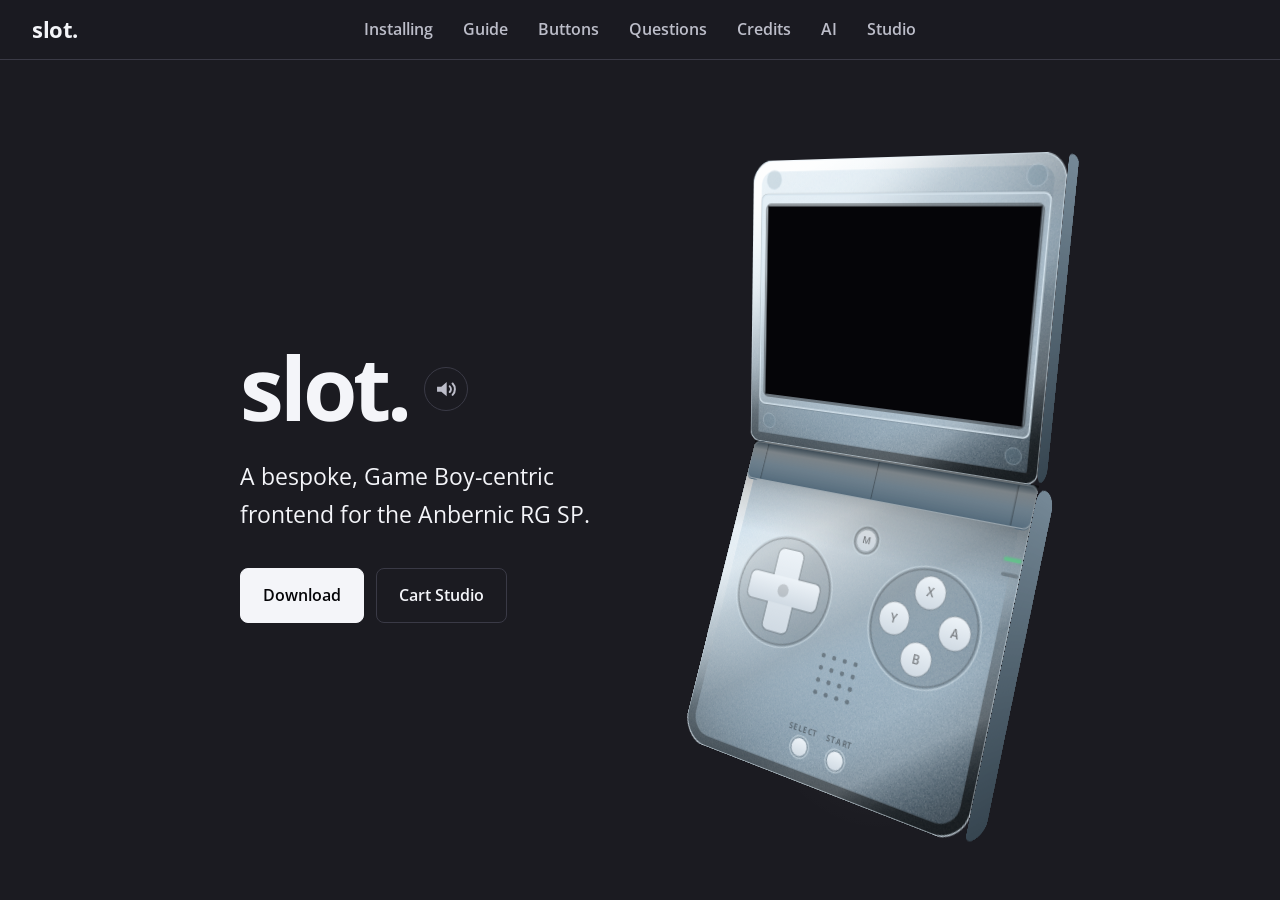
==== site/index.html @ cc1faf68 "Initial commit: slot for Android" ====
<!doctype html>
<html lang="en">
<head>
<meta charset="utf-8">
<meta name="viewport" content="width=device-width, initial-scale=1">
<title>slot.</title>
<meta name="description" content="A bespoke, Game Boy-centric frontend for the Anbernic RG SP.">
<meta property="og:title" content="slot.">
<meta property="og:description" content="A bespoke, Game Boy-centric frontend for the Anbernic RG SP.">
<meta property="og:type" content="website">
<link rel="preconnect" href="https://fonts.googleapis.com">
<link rel="preconnect" href="https://fonts.gstatic.com" crossorigin>
<link rel="stylesheet" href="https://fonts.googleapis.com/css2?family=Open+Sans:wght@400;600;700&display=swap">
<link rel="stylesheet" href="style.css">
</head>
<body>

<header class="mast">
  <a class="mast-mark" href="/">slot.</a>

  <button class="menu-btn" type="button" id="menu-btn" aria-expanded="false"
          aria-controls="section-tabs" aria-label="Sections">
    <span class="menu-bars" aria-hidden="true"></span>
  </button>
  <nav class="tabs" id="section-tabs" role="tablist" aria-label="Sections">
    <button class="tab" role="tab" id="t-install" aria-controls="install" aria-selected="false" tabindex="-1">Installing</button>
    <button class="tab" role="tab" id="t-guide" aria-controls="guide" aria-selected="false" tabindex="-1">Guide</button>
    <button class="tab" role="tab" id="t-buttons" aria-controls="buttons" aria-selected="false" tabindex="-1">Buttons</button>
    <button class="tab" role="tab" id="t-questions" aria-controls="questions" aria-selected="false" tabindex="-1">Questions</button>
    <button class="tab" role="tab" id="t-credits" aria-controls="credits" aria-selected="false" tabindex="-1">Credits</button>
    <button class="tab" role="tab" id="t-disclosure" aria-controls="disclosure" aria-selected="false" tabindex="-1">AI</button>
    <a class="tab" href="https://studio.slot-cfw.fyi">Studio</a>
  </nav>
</header>

<main>

<section class="panel hero" id="hero" aria-label="slot.">
  <div class="hero-copy">
    <div class="wordmark-row">
      <h1 class="wordmark">slot.</h1>
      <button class="say" type="button" aria-label="Hear how slot is pronounced" title="Pronunciation">
        <svg viewBox="0 0 24 24" aria-hidden="true" focusable="false">
          <path class="say-body" d="M3 9.5h4.2L12.5 5v14l-5.3-4.5H3z"/>
          <path class="say-wave say-wave-1" d="M15.5 9.2a4 4 0 0 1 0 5.6"/>
          <path class="say-wave say-wave-2" d="M18.3 6.4a8 8 0 0 1 0 11.2"/>
        </svg>
      </button>
      <audio id="say-slot" src="media/slot.mp3" preload="none"></audio>
    </div>
    <p class="tagline">A bespoke, Game Boy-centric frontend for the Anbernic RG SP.</p>
    <div class="actions">
      <a class="btn" href="https://github.com/BrandonKowalski/slot/releases/latest">Download</a>
      <a class="btn ghost" href="https://studio.slot-cfw.fyi" target="_blank">Cart Studio</a>
    </div>
  </div>

  <div class="hero-device">
    <div class="device pose-hero">
      <div class="dv-lid">
        <div class="dv-front">
          <svg viewBox="0 0 820 725" role="img" aria-label="An Anbernic RG SP running slot.">
            <use href="#lidArt"/>
          </svg>
          <video class="screen-box hero-screen" width="720" height="480" muted playsinline loop
                 preload="metadata" poster="media/main.webp"></video>
        </div>
        <div class="dv-back" aria-hidden="true">
          <svg viewBox="0 0 820 725" preserveAspectRatio="none"><use href="#lidBackArt"/></svg>
        </div>
        <span class="dv-edge" aria-hidden="true"></span>
        <span class="f3d side-l" aria-hidden="true"></span>
        <span class="f3d side-r" aria-hidden="true"></span>
      </div>
      <div class="dv-deck">
        <svg viewBox="0 725 820 830" aria-hidden="true" focusable="false">
          <use href="#deckArt"/>
        </svg>
        <span class="f3d side-l deck-l" aria-hidden="true"></span>
        <span class="f3d side-r deck-r" aria-hidden="true"></span>
        <span class="f3d dv-bottom" aria-hidden="true"></span>
        <span class="dv-ao" aria-hidden="true"></span>
      </div>
    </div>
  </div>
</section>

<section class="panel install" id="install" role="tabpanel" aria-labelledby="t-install" hidden>
  <div class="wrap">
    <h2>Installing</h2>
    <nav class="subtabs" role="tablist" aria-label="Card setup">
      <button class="subtab" role="tab" id="t-install-single" aria-controls="install-single" aria-selected="true">Single SD Card</button>
      <button class="subtab" role="tab" id="t-install-dual" aria-controls="install-dual" aria-selected="false" tabindex="-1">Dual SD Cards</button>
      <button class="subtab" role="tab" id="t-install-update" aria-controls="install-update" aria-selected="false" tabindex="-1">Updating</button>
    </nav>

    <div class="subpanel" id="install-single" role="tabpanel" aria-labelledby="t-install-single">
      <ol class="install-steps">
        <li>
          <h3>Flash BaseOS to an SD Card</h3>
          <p>Download the latest release of
             <a href="https://github.com/pvaibhav/BaseOS/releases/latest">BaseOS</a> and write the <code>.img</code> to an SD card with
             something like <a href="https://www.raspberrypi.com/software/">Raspberry Pi Imager</a>.</p>
          <p>Insert this card into the SD card slot labeled <code>SD1</code>.</p>
        </li>
        <li>
          <h3>Expand the storage</h3>
          <p>After inserting the SD card, power on your device. You should see a BaseOS boot logo and a message saying that storage is being expanded.</p>
          <p>Once the storage is expanded, a message will say that no frontend was found. Power off your device.</p>
        </li>
        <li>
          <h3>Download the latest release</h3>
          <p>Go fetch the <a href="https://github.com/BrandonKowalski/slot/releases/latest">latest slot release</a> from GitHub.</p>
        </li>
        <li>
          <h3>Copy it onto your SD Card</h3>
          <p>Eject the SD card from <code>SD1</code> and connect it back to your computer. Unzip the release zip you downloaded and copy the contents to the root of the SD card.</p>
        </li>
        <li>
          <h3>Add your games</h3>
          <p>Drop your legally obtained ROM files into their corresponding platform's folder in <code>Games/</code>. You may optionally place labels into the matching platform folder found in
             <code>Labels/</code>.</p>
          <aside class="admonition" role="note">
            <p class="admonition-title">ROMs must be unzipped!</p>
            <p>slot does not read <code>.zip</code> or <code>.7z</code> files.</p>
          </aside>
        </li>
        <li>
          <h3>Re-insert the card into <code>SD1</code> and boot!</h3>
          <p>I hope you enjoy using slot!</p>
        </li>
      </ol>
    </div>

    <div class="subpanel" id="install-dual" role="tabpanel" aria-labelledby="t-install-dual" hidden>
      <ol class="install-steps">
        <li>
          <h3>Flash BaseOS to an SD Card</h3>
          <p>Download the latest release of
             <a href="https://github.com/pvaibhav/BaseOS/releases/latest">BaseOS</a> and write the <code>.img</code> to an SD card with
             something like <a href="https://www.raspberrypi.com/software/">Raspberry Pi Imager</a>.</p>
          <p>Insert this card into the SD card slot labeled <code>SD1</code>.</p>
        </li>
        <li>
          <h3>Download the latest release</h3>
          <p>Go fetch the <a href="https://github.com/BrandonKowalski/slot/releases/latest">latest slot release</a> from GitHub.</p>
        </li>
        <li>
          <h3>Copy it onto SD2</h3>
          <p>Prepare your second SD card by formatting it to <code>FAT32</code> or <code>exFAT</code> with a <code>Master Boot Record (MBR)</code> partition scheme.</p>
          <p>Once formatted, unzip the release zip you downloaded and copy the contents to the second SD card.</p>
        </li>
        <li>
          <h3>Add your games</h3>
          <p>Drop your legally obtained ROM files into their corresponding platform's folder in <code>Games/</code>. You may optionally place labels into the matching platform folder found in
             <code>Labels/</code>.</p>
          <aside class="admonition" role="note">
            <p class="admonition-title">ROMs must be unzipped!</p>
            <p>slot does not read <code>.zip</code> or <code>.7z</code> files.</p>
          </aside>
        </li>
        <li>
          <h3>Put the second card into <code>SD2</code> and boot!</h3>
          <p>I hope you enjoy using slot!</p>
        </li>
      </ol>
    </div>

    <div class="subpanel" id="install-update" role="tabpanel" aria-labelledby="t-install-update" hidden>
      <aside class="admonition" role="note">
        <p class="admonition-title">Updating from a version before 1.4.0?</p>
        <p>Older versions kept settings in <code>System/</code>, so deleting it wipes them.</p>
        <p>This time, copy the new <code>System/</code> over the old one instead of deleting it. slot will move your settings into a new <code>Config/</code> folder, so future updates can delete <code>System/</code> as normal.</p>
        <p>Your games, saves and save states aren't affected.</p>
        <p>Sorry for the hassle! slot started as a throwaway project for my own SP, and I never expected it to need an update procedure.</p>
      </aside>

      <ol class="install-steps">
        <li>
          <h3>Download the latest release</h3>
          <p>Go fetch the <a href="https://github.com/BrandonKowalski/slot/releases/latest">latest slot release</a> from GitHub and unzip it.</p>
        </li>
        <li>
          <h3>Replace the <code>System/</code> folder</h3>
          <p>Connect the card that holds slot to your computer. That is the card in <code>SD1</code> if you use a single card, or the card in <code>SD2</code> if you use two.</p>
          <p>Delete the <code>System/</code> folder on the card and copy the new <code>System/</code> folder from the release in its place.
             Your games, saves, save states, labels and wallpapers all live outside <code>System/</code> and are left alone.</p>
        </li>
        <li>
          <h3>Put the card back and boot!</h3>
        </li>
      </ol>
    </div>
  </div>
</section>

<section class="panel guide" id="guide" role="tabpanel" aria-labelledby="t-guide" hidden>
  <h2 class="sr-only">User guide</h2>
  <div class="guide-stage">
      <div class="device pose-flat">
        <div class="dv-lid">
          <div class="dv-front">
            <svg viewBox="0 0 820 725" role="img" aria-label="An Anbernic RG SP, straight on.">
              <use href="#lidArt"/>
            </svg>
            <video class="screen-box guide-screen" width="720" height="480" muted playsinline preload="none"></video>
          </div>
          <div class="dv-back" aria-hidden="true">
            <svg viewBox="0 0 820 725" preserveAspectRatio="none"><use href="#lidBackArt"/></svg>
          </div>
          <span class="dv-edge" aria-hidden="true"></span>
          <span class="f3d side-l" aria-hidden="true"></span>
          <span class="f3d side-r" aria-hidden="true"></span>
        </div>
        <div class="dv-deck">
          <svg viewBox="0 725 820 830" aria-hidden="true" focusable="false">
            <use href="#deckArt"/>
          </svg>
          <span class="f3d side-l deck-l" aria-hidden="true"></span>
          <span class="f3d side-r deck-r" aria-hidden="true"></span>
          <span class="f3d dv-bottom" aria-hidden="true"></span>
          <span class="dv-ao" aria-hidden="true"></span>
        </div>
      </div>
  </div>
  <div class="guide-body">
  <ol class="guide-steps">
      <li class="step" id="browse" data-clip="carousel.mp4">
        <h3>Browse the Carousel</h3>
        <p><kbd>Left</kbd> and <kbd>Right</kbd> to flip through games on the shelf.<br><kbd>L1</kbd> and <kbd>R1</kbd> to switch platforms.</p>
      </li>
      <li class="step" id="core-picker" data-clip="core-picker.mp4">
        <h3>Pick an Emulator</h3>
        <p>Press <kbd>START</kbd> to open a cart.<br><kbd>Left</kbd> and <kbd>Right</kbd> swaps the core "chip".<br><kbd>A</kbd> saves your choice.</p>
      </li>
      <li class="step" id="insert" data-clip="insert.mp4">
        <h3>Insert and Play</h3>
        <p>Tapping <kbd>A</kbd> loads the last save state.<br>Holding <kbd>A</kbd> starts the game fresh.</p>
      </li>
      <li class="step" id="eject" data-clip="eject.mp4">
        <h3>Ejecting a Game</h3>
        <p>Hold <kbd>MENU</kbd> to eject the cart.<br>On exit, slot creates a save state.</p>
      </li>
      <li class="step" id="save-states" data-clip="states.mp4">
        <h3>Save States</h3>
        <p><kbd>SELECT</kbd> + <kbd>R1</kbd> creates a save state.<br><kbd>SELECT</kbd> + <kbd>L1</kbd> loads the most recent.</p>
      </li>
      <li class="step" id="switcher" data-clip="switcher.mp4">
        <h3>Save State Switcher</h3>
        <p>Double tap <kbd>MENU</kbd> to view your save states.<br><kbd>A</kbd> loads the one currently selected.<br><kbd>B</kbd> goes back to the game.</p>
      </li>
      <li class="step" id="fast-forward" data-clip="rewind.mp4">
        <h3>Fast-Forward and Rewind</h3>
        <p>Hold <kbd>R2</kbd> to fast-forward.<br>Double tap <kbd>R2</kbd> to lock FF on.<br>Hold <kbd>L2</kbd> to rewind.</p>
      </li>
      <li class="step" id="expand" data-clip="gbc-stretch.mp4">
        <h3>Commit Aspect Ratio Crimes</h3>
        <p>Just like the OG, <kbd>L1</kbd> stretches GB and GBC games.<br><kbd>R1</kbd> puts them back to their original size.</p>
      </li>
      <li class="step" id="shaders" data-clip="shaders.mp4">
        <h3>Screen Shaders</h3>
        <p><kbd>SELECT</kbd> + <kbd>B</kbd> / <kbd>A</kbd> changes the active shader.<br><kbd>SELECT</kbd> + <kbd>Y</kbd> toggles color correction.</p>
      </li>
      <li class="step" id="palettes" data-clip="palettes.mp4">
        <h3>Game Boy Palettes</h3>
        <p>Turn on GB Palettes in the Screen settings.<br><kbd>SELECT</kbd> + <kbd>L2</kbd> / <kbd>R2</kbd> steps through them.</p>
      </li>
      <li class="step" id="link" data-clip="link.mp4" data-pair="link-join.mp4">
        <h3>Link Up</h3>
        <p><kbd>SELECT</kbd> + <kbd>MENU</kbd> opens the link screen.<br>Host on one SP, Join on the other.<br>The link is hosted over an Ad Hoc network.</p>
      </li>
      <li class="step" id="settings" data-clip="settings.mp4">
        <h3>Settings</h3>
        <p><kbd>MENU</kbd> on the carousel opens the settings.</p>
      </li>
      <li class="step" id="brightness" data-clip="brightness.mp4">
        <h3>Brightness and Blue Light</h3>
        <p><kbd>SELECT</kbd> + <kbd>Up</kbd> / <kbd>Down</kbd> adjusts brightness.<br><kbd>SELECT</kbd> + <kbd>Left</kbd> / <kbd>Right</kbd> adjusts color temperature.<br>You can change both on the carousel or in-game.</p>
      </li>
      <li class="step" id="lid-detection" data-still="carousel.webp" data-lid="shut">
        <h3>Lid Detection</h3>
        <p>Closing the lid writes a save state and turns off the display. Open it again and you're back in the game.</p><br>
        <p>Leave it shut for three minutes and slot powers off. It will resume with that save state on the next boot.</p>
      </li>
  </ol>
  <div class="stepper">
    <button class="step-nav" type="button" id="step-prev" aria-label="Previous step">&#8592;</button>
    <p class="step-count" aria-live="polite"><span id="step-at">1</span> of <span id="step-of">6</span></p>
    <button class="step-nav" type="button" id="step-next" aria-label="Next step">&#8594;</button>
  </div>
  </div>
</section>

<section class="panel reference" id="buttons" role="tabpanel" aria-labelledby="t-buttons" hidden>
  <div class="wrap">
    <h2>Button Reference</h2>
    <nav class="subtabs" role="tablist" aria-label="Button reference">
      <button class="subtab" role="tab" id="t-controls" aria-controls="controls" aria-selected="true">Everywhere</button>
      <button class="subtab" role="tab" id="t-controls-carousel" aria-controls="controls-carousel" aria-selected="false" tabindex="-1">Carousel</button>
      <button class="subtab" role="tab" id="t-controls-in-game" aria-controls="controls-in-game" aria-selected="false" tabindex="-1">In Game</button>
      <button class="subtab" role="tab" id="t-controls-switcher" aria-controls="controls-switcher" aria-selected="false" tabindex="-1">Save State Switcher</button>
    </nav>

    <div class="subpanel" id="controls" role="tabpanel" aria-labelledby="t-controls">
      <dl class="keys">
        <div class="key">
          <dt><kbd>SELECT</kbd> + <kbd>Up</kbd> / <kbd>Down</kbd></dt>
          <dd>Adjust brightness</dd>
        </div>
        <div class="key">
          <dt><kbd>SELECT</kbd> + <kbd>Left</kbd> / <kbd>Right</kbd></dt>
          <dd>Adjust blue light</dd>
        </div>
        <div class="key">
          <dt><kbd>VOL+</kbd> / <kbd>VOL&minus;</kbd></dt>
          <dd>Change the volume</dd>
        </div>
        <div class="key">
          <dt><kbd>VOL+</kbd> + <kbd>VOL&minus;</kbd></dt>
          <dd>Toggle mute</dd>
        </div>
        <div class="key">
          <dt><kbd>SELECT</kbd> + <kbd>VOL+</kbd> / <kbd>VOL&minus;</kbd></dt>
          <dd>Toggle mute</dd>
        </div>
      </dl>
    </div>

    <div class="subpanel" id="controls-carousel" role="tabpanel" aria-labelledby="t-controls-carousel" hidden>
      <dl class="keys">
        <div class="key">
          <dt><kbd>Left</kbd> / <kbd>Right</kbd></dt>
          <dd>Move along the shelf</dd>
        </div>
        <div class="key">
          <dt><kbd>Up</kbd> / <kbd>Down</kbd></dt>
          <dd>Skip to next letter</dd>
        </div>
        <div class="key">
          <dt><kbd>L1</kbd> / <kbd>R1</kbd></dt>
          <dd>Switch between platforms</dd>
        </div>
        <div class="key">
          <dt>Tap <kbd>A</kbd></dt>
          <dd>Resume the last save state</dd>
        </div>
        <div class="key">
          <dt>Hold <kbd>A</kbd></dt>
          <dd>Start the game fresh</dd>
        </div>
        <div class="key">
          <dt><kbd>MENU</kbd></dt>
          <dd>Open the settings menu</dd>
        </div>
        <div class="key">
          <dt><kbd>START</kbd></dt>
          <dd>Choose which emulator runs the cart (GBA only)</dd>
        </div>
      </dl>
    </div>

    <div class="subpanel" id="controls-in-game" role="tabpanel" aria-labelledby="t-controls-in-game" hidden>
      <dl class="keys">
        <div class="key">
          <dt>Hold <kbd>MENU</kbd></dt>
          <dd>Save state, eject the cart, back to the carousel.</dd>
        </div>
        <div class="key">
          <dt>Double tap <kbd>MENU</kbd></dt>
          <dd>Open the save state switcher</dd>
        </div>
        <div class="key">
          <dt><kbd>SELECT</kbd> + <kbd>MENU</kbd></dt>
          <dd>Link with another device running <code>slot</code>.</dd>
        </div>
        <div class="key">
          <dt><kbd>SELECT</kbd> + <kbd>R1</kbd></dt>
          <dd>Save state</dd>
        </div>
        <div class="key">
          <dt><kbd>SELECT</kbd> + <kbd>L1</kbd></dt>
          <dd>Load the most recent save state.</dd>
        </div>
        <div class="key">
          <dt><kbd>SELECT</kbd> + <kbd>B</kbd> / <kbd>A</kbd></dt>
          <dd>Previous / next screen shader.</dd>
        </div>
        <div class="key">
          <dt><kbd>SELECT</kbd> + <kbd>Y</kbd></dt>
          <dd>Toggle color correction.</dd>
        </div>
        <div class="key">
          <dt><kbd>SELECT</kbd> + <kbd>L2</kbd> / <kbd>R2</kbd></dt>
          <dd>Previous / next Game Boy palette, when GB Palettes is on.</dd>
        </div>
        <div class="key">
          <dt>Hold <kbd>L2</kbd></dt>
          <dd>Rewind</dd>
        </div>
        <div class="key">
          <dt>Hold <kbd>R2</kbd></dt>
          <dd>Fast-forward</dd>
        </div>
        <div class="key">
          <dt>Double tap <kbd>R2</kbd></dt>
          <dd>Lock fast-forward on. Press again to unlock.</dd>
        </div>
        <div class="key">
          <dt>Hold <kbd>X</kbd></dt>
          <dd>Turbo <kbd>A</kbd></dd>
        </div>
        <div class="key">
          <dt>Hold <kbd>Y</kbd></dt>
          <dd>Turbo <kbd>B</kbd></dd>
        </div>
        <div class="key">
          <dt><kbd>L1</kbd> / <kbd>R1</kbd></dt>
          <dd>Stretch to fill the screen / original size.<br>Game Boy and Game Boy Color only.</dd>
        </div>
      </dl>
    </div>

    <div class="subpanel" id="controls-switcher" role="tabpanel" aria-labelledby="t-controls-switcher" hidden>
      <dl class="keys">
        <div class="key">
          <dt><kbd>Left</kbd> / <kbd>Right</kbd></dt>
          <dd>Flick through the states</dd>
        </div>
        <div class="key">
          <dt><kbd>A</kbd></dt>
          <dd>Load the one on screen</dd>
        </div>
        <div class="key">
          <dt><kbd>Y</kbd></dt>
          <dd>Delete the one on screen</dd>
        </div>
        <div class="key">
          <dt><kbd>X</kbd></dt>
          <dd>Undo the last save or load, up to 30 seconds after</dd>
        </div>
        <div class="key">
          <dt><kbd>B</kbd></dt>
          <dd>Back to the game</dd>
        </div>
      </dl>
    </div>
  </div>
</section>

<section class="panel faq" id="questions" role="tabpanel" aria-labelledby="t-questions" hidden>
  <div class="wrap">
    <h2>Anticipated Questions Answered</h2>
    <nav class="subtabs" role="tablist" aria-label="Anticipated questions">
      <button class="subtab" role="tab" id="t-faq" aria-controls="faq" aria-selected="true">The basics</button>
      <button class="subtab" role="tab" id="t-faq-carts" aria-controls="faq-carts" aria-selected="false" tabindex="-1">Your carts</button>
      <button class="subtab" role="tab" id="t-faq-games" aria-controls="faq-games" aria-selected="false" tabindex="-1">Your games</button>
      <button class="subtab" role="tab" id="t-faq-linking" aria-controls="faq-linking" aria-selected="false" tabindex="-1">Linking</button>
      <button class="subtab" role="tab" id="t-faq-contributing" aria-controls="faq-contributing" aria-selected="false" tabindex="-1">Contributing</button>
    </nav>

    <div class="subpanel" id="faq" role="tabpanel" aria-labelledby="t-faq">
      <dl>
        <div class="qa">
          <dt>Which devices does slot run on?</dt>
          <dd>
            <table class="devices">
              <thead><tr><th>Device</th><th>Supported</th><th>Since Version</th></tr></thead>
              <tbody>
                <tr><td>Anbernic RG&nbsp;SP</td><td class="yes">Yes</td><td>Always</td></tr>
                <tr><td>Anbernic RG34XX</td><td>Yes</td><td>1.4.0</td></tr>
                <tr><td>Anbernic RG34XXSP</td><td>Yes (No Stick Support Yet)</td><td>1.4.0</td></tr>
                <tr><td>Anbernic RG35XXSP</td><td class="yes">Yes</td><td>1.5.0</td></tr>
                <tr><td>Anbernic 35XX Plus</td><td class="yes">Yes</td><td>1.5.0</td></tr>
                <tr><td>Anbernic RG28XX</td><td class="yes">Yes</td><td>1.6.0</td></tr>
              </tbody>
            </table>
            <p>RG28XX support was contributed by <a href="https://github.com/GamerAnim">GamerAnim</a>. Its panel is mounted portrait, so slot turns the picture onto it. If it comes out upside down, add <code>export SLOT_ROTATE=ccw</code> to <code>System/launch_frontend.sh</code>.</p>
            <p>If you have one of the untested devices, or have tried slot on a device not listed, please <a href="https://github.com/BrandonKowalski/slot/issues">open an issue on GitHub</a> and let me know how it went.</p>
          </dd>
        </div>
        <div class="qa">
          <dt>Will slot run anything other than GBA?</dt>
          <dd>Yes. You can bring your GB and GBC carts to the party.</dd>
        </div>
        <div class="qa">
          <dt>This is almost perfect but needs more systems. Will you add them?</dt>
          <dd>No. I want to recreate the feeling I had playing my GBA SP as a child.</dd>
        </div>
        <div class="qa">
          <dt>RetroAchievements and cheats would make this perfect. Will you add them?</dt>
          <dd>No. These are two features I do not want to support. If they matter to you, a few of the forks have added them.</dd>
        </div>
        <div class="qa">
          <dt>Does slot allow you to pair Bluetooth headphones?</dt>
          <dd>No. Use the headphone jack.</dd>
        </div>
      </dl>
    </div>

    <div class="subpanel" id="faq-carts" role="tabpanel" aria-labelledby="t-faq-carts" hidden>
      <dl>
        <div class="qa">
          <dt>How do I add cart labels?</dt>
          <dd>Drop a <code>.png</code> into the <code>Labels/</code> folder for that platform, named
              after the ROM. For example, <code>Labels/GBA/Metroid Fusion.png</code> matches
              <code>Games/GBA/Metroid Fusion.gba</code>.</dd>
        </div>
        <div class="qa">
          <dt>Do I have to craft them by hand?</dt>
          <dd>Nah! You can use the <a href="https://studio.slot-cfw.fyi">slot Cart Studio</a>.</dd>
        </div>
      </dl>
    </div>

    <div class="subpanel" id="faq-games" role="tabpanel" aria-labelledby="t-faq-games" hidden>
      <dl>
        <div class="qa">
          <dt>Where do games go?</dt>
          <dd>Each platform has its own folder under <code>Games/</code>.</dd>
        </div>
        <div class="qa">
          <dt>Is there a BIOS boot animation on game start?</dt>
          <dd>Yes! Drop the following files you legally obtained into <code>BIOS/</code>.
            <ul>
              <li>gba_bios.bin</li>
              <li>gbc_bios.bin</li>
              <li>gb_bios.bin</li>
            </ul>
          </dd>
        </div>
        <div class="qa">
          <dt>Where do the games come from?</dt>
          <dd>Your own legally obtained backups.</dd>
        </div>
        <div class="qa">
          <dt>Why doesn't the GBA soft reset work?</dt>
          <dd><kbd>SELECT</kbd> + <kbd>A</kbd> / <kbd>B</kbd> change the shader instead. Hold <kbd>A</kbd> on the carousel to start fresh.</dd>
        </div>
      </dl>
    </div>

    <div class="subpanel" id="faq-linking" role="tabpanel" aria-labelledby="t-faq-linking" hidden>
      <dl>
        <div class="qa">
          <dt>Can I trade Pokémon with a friend?</dt>
          <dd>
            <p>Yes, with a second RG SP running <code>slot</code>.</p>
            <p>First, navigate to the game and press <kbd>START</kbd> to open the core selection menu. Pick <code>gpSP</code>.</p>
            <p>While in game, press <span class="chord"><kbd>SELECT</kbd> + <kbd>MENU</kbd></span> and choose <code>LINK</code>.</p>
            <p>One player needs to pick <code>HOST</code> while the other chooses <code>JOIN</code>.</p>
          </dd>
        </div>
        <div class="qa">
          <dt>Which games can link?</dt>
          <dd><p>Pokémon Emerald, LeafGreen, and FireRed.</p><p>Additionally, both Advance Wars have worked for me.</p>
          <p>A hacky implementation of link play using mGBA can be used to play Mario Kart Advance.</p></dd>
        </div>
      </dl>
    </div>

    <div class="subpanel" id="faq-contributing" role="tabpanel" aria-labelledby="t-faq-contributing" hidden>
      <dl>
        <div class="qa">
          <dt>Do you accept contributions?</dt>
          <dd>
              <p>I am not opposed to accepting pull requests. I just ask that you come discuss planned work in an issue on GitHub ahead of time.</p>
              <p>slot is intentionally light on features. I am not looking to add the kitchen sink. If this form of collaboration doesn't appeal to you, several individuals have forked slot and gone off to make it their own.</p>
          </dd>
        </div>
      </dl>
    </div>
  </div>
</section>

<section class="panel endnote" id="credits" role="tabpanel" aria-labelledby="t-credits" hidden>
  <div class="wrap">
    <h2>Credits</h2>
    <p>Emulation is handled by <a href="https://mgba.io">mGBA</a> and <a href="https://github.com/libretro/gpsp">gpSP</a>.</p>
    <p><a href="https://github.com/pvaibhav/BaseOS">BaseOS</a> by <a href="https://github.com/pvaibhav">Prashant Vaibhav</a> serves as the operating system image.</p>
    <p>Type is <a href="https://github.com/googlefonts/opensans">Open Sans</a>, under the SIL Open Font License, and <a href="https://www.nerdfonts.com">Nerd Fonts</a> symbols by Ryan L. McIntyre, under MIT. The panel mask is derived from LCD3x, a public-domain shader by Gigaherz in the libretro shader collection. The Dot and Simpletex screen shaders are ports of Dot by Themaister and simpletex_lcd by jdgleaver from the same collection. The RG35XXSP bezel is "Perfect GBA SP" by <a href="https://github.com/mugwomp93/Knulli_Customization">mugwomp93</a>, from <a href="https://github.com/chrizzo-hb/knulli-bezels">knulli-bezels</a>, under CC BY-SA 4.0.</p>
    <p>The sounds are a recording of me shoving a cartridge into my childhood GBA.</p>
    <p>Game Boy is a trademark of Nintendo. slot is not affiliated with Nintendo.</p>
  </div>
</section>

<section class="panel endnote" id="disclosure" role="tabpanel" aria-labelledby="t-disclosure" hidden>
  <div class="wrap">
    <h2>AI Disclosure</h2>
    <p>The Rust frontend was put together by Claude Opus. I reviewed everything that was produced. The RG SP SVGs on this page were also generated by Claude. This documentation is 100% free-range, meatbag prose.</p>
    <p>The project is extremely low stakes. I wanted a bespoke frontend for my RG SP and thought
      that something that evokes the feeling of using my GBA SP as a kid would be pretty neat.</p>
    <p>Use it, don't use it, I don't care.</p>
    <p>Figured I should share the end result of all the wasted water. ✌🏻</p>
  </div>
</section>

</main>

<script src="app.js" defer></script>
</body>
</html>
---- site/style.css ----
:root{
  --housing:#242429;
  --recess:#1a1a1d;
  --opening:#050508;
  --page:#1b1b21;
  --edge:#4d4d57;

  --ink:#f4f5f9;
  --muted:#bcbdc9;
  --rule:#3a3a46;

  --shell-light:#e2e5e9;
  --shell-base:#b8bcc2;
  --shell-shade:#7e838b;
  --btn:#c2c6cc;
  --btn-hi:#e9ecf0;
  --etch:rgba(0,0,0,.46);
  --warn:#e8b83a;
  --warn-bg:rgba(232,184,58,.08);
}

*{box-sizing:border-box}
html{-webkit-text-size-adjust:100%}
body{
  margin:0;
  background:var(--page);
  color:var(--ink);
  font:400 18px/1.68 "Open Sans",-apple-system,BlinkMacSystemFont,"Segoe UI",Roboto,Helvetica,Arial,sans-serif;
  -webkit-font-smoothing:antialiased;
}
a{color:var(--ink)}
h1,h2{line-height:1.15;letter-spacing:-.02em;margin:0}
code,kbd{font-family:ui-monospace,SFMono-Regular,Menlo,Consolas,monospace}
code{
  background:var(--opening);
  border-radius:5px;
  padding:.14em .4em;
  font-size:.88em;
  color:var(--ink);
}

.wrap{max-width:900px;margin:0 auto;padding:0 24px}


:root{--mast-h:60px}
.mast{
  position:sticky;
  top:0;
  z-index:40;
  display:grid;
  grid-template-columns:1fr minmax(0,auto) 1fr;
  align-items:center;
  gap:clamp(12px,3vw,32px);
  min-height:var(--mast-h);
  padding:0 clamp(16px,3vw,32px);
  background:color-mix(in srgb,var(--page) 88%,transparent);
  backdrop-filter:blur(10px);
  border-bottom:1px solid var(--rule);
}
.mast-mark{
  font-weight:700;
  font-size:22px;
  color:var(--ink);
  text-decoration:none;
  letter-spacing:-.02em;
  justify-self:start;
}
.tabs,.subtabs{
  display:flex;
  gap:2px;
  overflow-x:auto;
  scrollbar-width:none;
}
.tabs::-webkit-scrollbar,.subtabs::-webkit-scrollbar{display:none}
.tabs{justify-content:center;justify-content:safe center}
.tab,.subtab{
  flex:0 0 auto;
  appearance:none;
  background:none;
  border:0;
  font:inherit;
  color:var(--muted);
  cursor:pointer;
  white-space:nowrap;
  border-radius:8px;
  transition:color .2s ease,background .2s ease;
}
.tab{padding:9px 14px;font-size:16px;font-weight:600}
a.tab{text-decoration:none}
.tab:hover,.subtab:hover{color:var(--ink)}
.tab[aria-selected=true]{color:var(--ink);background:var(--rule)}
.tab:focus-visible,.subtab:focus-visible{outline:2px solid var(--ink);outline-offset:2px}

.menu-btn{
  display:none;
  appearance:none;
  background:none;
  border:1px solid var(--rule);
  border-radius:8px;
  width:40px;
  height:36px;
  place-items:center;
  color:var(--ink);
  cursor:pointer;
  justify-self:end;
}
.menu-btn:focus-visible{outline:2px solid var(--ink);outline-offset:2px}
.menu-bars,.menu-bars::before,.menu-bars::after{
  display:block;
  width:17px;
  height:2px;
  border-radius:2px;
  background:currentColor;
}
.menu-bars{position:relative}
.menu-bars::before,.menu-bars::after{content:"";position:absolute;left:0}
.menu-bars::before{top:-6px}
.menu-bars::after{top:6px}

.subtabs{margin:0 0 22px;gap:4px;overflow-y:hidden;box-shadow:inset 0 -1px 0 var(--rule)}
.subtab{padding:8px 12px;font-size:15px;border-radius:8px 8px 0 0}
.subtab[aria-selected=true]{color:var(--ink);box-shadow:inset 0 -2px 0 var(--ink)}

.panel{
  min-height:calc(100vh - var(--mast-h));
  min-height:calc(100dvh - var(--mast-h));
}
[hidden]{display:none!important}

.panel,.subpanel,.step{scroll-margin-top:calc(var(--mast-h) + 12px)}


.install{padding:clamp(26px,4vh,52px) 0}
.install h2{margin-bottom:clamp(16px,2.4vh,26px)}
.install-steps{list-style:none;counter-reset:step;margin:0;padding:0;max-width:64ch}
.install-steps li{counter-increment:step;position:relative;padding:0 0 22px 52px}
.install-steps li::before{
  content:counter(step);
  position:absolute;
  left:0;
  top:0;
  width:30px;
  height:30px;
  display:grid;
  place-items:center;
  border-radius:50%;
  border:1px solid var(--rule);
  color:var(--ink);
  font-size:15px;
  font-weight:600;
}
.install-steps h3{margin:0 0 6px;font-size:21px;line-height:30px;color:var(--ink)}
.install-steps p{margin:0;color:var(--muted);line-height:1.65}
.install-steps p + p{margin-top:10px}
.install-steps a{color:var(--ink)}
.admonition{
  max-width:64ch;
  margin:0 0 clamp(22px,3vh,32px);
  padding:16px 20px;
  border-left:4px solid var(--warn);
  border-radius:0 8px 8px 0;
  background:var(--warn-bg);
}
.admonition p{margin:0;color:var(--muted);line-height:1.65}
.admonition p + p{margin-top:10px}
.admonition .admonition-title{color:var(--warn);font-weight:700}
.install-steps .admonition{margin:14px 0 0}
.install-note{
  max-width:64ch;
  margin:4px 0 0;
  padding-top:16px;
  border-top:1px solid var(--rule);
  color:var(--muted);
}


.hero{
  max-width:1060px;
  margin:0 auto;
  padding:24px;
  display:flex;
  align-items:center;
  justify-content:center;
  gap:clamp(40px,7vw,92px);
}
.hero-copy{flex:0 1 auto;min-width:0}

.wordmark{
  font-size:clamp(56px,9vw,88px);
  font-weight:700;
  letter-spacing:-.045em;
}
.wordmark-row{display:flex;align-items:center;gap:clamp(10px,1.4vw,16px)}
.say{
  flex:none;
  display:grid;
  place-items:center;
  width:clamp(36px,4.4vw,44px);
  height:clamp(36px,4.4vw,44px);
  margin-top:.12em;
  padding:0;
  border:1px solid var(--rule);
  border-radius:50%;
  background:transparent;
  color:var(--muted);
  cursor:pointer;
  transition:color .15s,border-color .15s,background .15s;
}
.say svg{width:58%;height:58%;overflow:visible}
.say-body{fill:currentColor}
.say-wave{fill:none;stroke:currentColor;stroke-width:2;stroke-linecap:round}
.say:hover,.say.is-playing{color:var(--ink);border-color:var(--edge)}
.say:focus-visible{outline:2px solid var(--ink);outline-offset:3px}
.say.is-playing .say-wave{animation:say-pulse .55s ease-in-out infinite alternate}
.say.is-playing .say-wave-2{animation-delay:.18s}
@keyframes say-pulse{from{opacity:.35}to{opacity:1}}
.tagline{
  font-size:clamp(19px,2.4vw,23px);
  color:var(--ink);
  margin:18px 0 0;
  max-width:30ch;
}
.hero-copy p.sub{color:var(--muted);margin:16px 0 0;max-width:42ch}

.actions{display:flex;flex-wrap:wrap;gap:12px;margin-top:34px}
.btn{
  display:inline-block;
  padding:13px 22px;
  border-radius:8px;
  font-weight:600;
  font-size:16px;
  text-decoration:none;
  background:var(--ink);
  color:var(--opening);
  border:1px solid var(--ink);
  transition:transform .12s ease,background .12s ease;
}
.btn:hover{transform:translateY(-1px)}
.btn.ghost{background:transparent;color:var(--ink);border-color:var(--rule)}
.btn.ghost:hover{border-color:var(--edge)}


.hero-device{
  position:relative;
  flex:0 0 auto;
  --dw:clamp(210px,29vw,320px);
  width:var(--dw);
  aspect-ratio:820 / 1555;
}
.hero-device::after{
  content:'';
  position:absolute;
  inset:-16% -8%;
  z-index:0;
  background:radial-gradient(58% 40% at 50% 66%,rgba(255,255,255,.09),transparent 70%);
  pointer-events:none;
  opacity:var(--glow,1);
}
.device-defs{position:absolute;width:0;height:0;overflow:hidden}

.device{position:relative;z-index:2;transform-style:preserve-3d;
  --depth-lid:calc(var(--dw) * .097);
  --depth-deck:calc(var(--dw) * .194)}
.dv-lid,.dv-deck{position:relative;transform-style:preserve-3d}
.dv-lid{transform-origin:50% 107.6%}
.dv-front>svg,.dv-deck>svg{display:block;width:100%;height:auto}

.dv-front,.dv-back{backface-visibility:hidden;-webkit-backface-visibility:hidden;transform-style:flat}
.dv-front{position:relative;transform:translateZ(.6px)}
.dv-back{position:absolute;inset:0;transform:rotateX(180deg) translateZ(var(--depth-lid))}
.dv-back svg{display:block;width:100%;height:100%}
.dv-ao{position:absolute;left:0;right:0;top:0;height:30%;pointer-events:none;
  transform:translateZ(.3px);
  background:linear-gradient(rgba(0,0,0,.5),rgba(0,0,0,.16) 55%,rgba(0,0,0,0))}

.pose-flat{transform:perspective(calc(var(--dw) * 2.5))}
.pose-flat .dv-lid{transform:none}

.pose-flat .dv-edge,
.pose-flat .f3d,
.pose-flat .dv-back{display:none}
.guide-stage .device.is-shut .dv-back,
.guide-stage .device.is-swinging .dv-back{
  display:block;
  bottom:auto;
  aspect-ratio:820/725;
  transform:rotateX(180deg);
}

.pose-hero{transform:perspective(calc(var(--dw) * 2.5)) rotateZ(13deg) rotateX(6deg) rotateY(-27deg)}
.pose-hero.no-lid-anim .dv-lid{animation:none}
.pose-hero .dv-lid{
  transform:rotateX(-22deg);
  animation:lid-open 1.5s cubic-bezier(.3,.86,.36,1) .4s backwards;
}
@keyframes lid-open{from{transform:rotateX(-178deg)}to{transform:rotateX(-22deg)}}


.f3d{position:absolute;backface-visibility:hidden;
  background:linear-gradient(rgba(0,0,0,.5),rgba(0,0,0,.3)),
             linear-gradient(180deg,var(--shell-shade),var(--shell-base))}
.side-l,.side-r{top:0;height:100%;width:9.7%;
  border-radius:100% 100% 100% 100% / 8.3% 8.3% 4.1% 4.1%}
.side-l{left:0;transform-origin:0 50%;transform:rotateY(90deg) rotateX(180deg)}
.side-r{right:0;transform-origin:100% 50%;transform:rotateY(-90deg) rotateX(180deg)}
.deck-l,.deck-r{top:0;height:100%;width:19.4%;
  border-radius:100% 100% 100% 100% / 6.6% 6.6% 9.6% 9.6%}
.dv-bottom{left:9%;width:82%;bottom:0;height:19.2%;
  transform-origin:50% 100%;transform:rotateX(90deg) rotateY(180deg);
  background:linear-gradient(rgba(0,0,0,.58),rgba(0,0,0,.42)),
             linear-gradient(90deg,var(--shell-shade),var(--shell-base))}

.dv-edge{
  position:absolute;left:2.5%;right:2.5%;top:0;height:11%;
  transform-origin:50% 0;
  transform:rotateX(-90deg) rotateY(180deg);
  background:linear-gradient(var(--shell-base),var(--shell-shade));
  border-radius:5px 5px 0 0;
  backface-visibility:hidden;
}

.screen-box{
  position:absolute;
  left:5.7317%;
  top:15.0345%;
  width:88.5366%;
  height:66.7586%;

  border-radius:4px;
  overflow:hidden;
  background:var(--opening);
  backface-visibility:hidden;
  -webkit-backface-visibility:hidden;
}
.guide-screen,.hero-screen{
  z-index:5;
  opacity:0;
  transition:opacity .45s ease;
  object-fit:fill;
  border:0;
  transform:translateZ(0);
}


h2{font-size:clamp(26px,3.4vw,34px);margin-bottom:8px}
section p,.credits p,section p{margin:0 0 18px}
section p:last-child{margin-bottom:0}


kbd{
  display:inline-block;
  padding:2px 7px;
  font-size:14px;
  line-height:1.5;
  border-radius:5px;
  background:#2b2b33;
  border:1px solid var(--rule);
  border-bottom-width:2px;
  color:var(--ink);
  white-space:nowrap;
}
.chord{white-space:nowrap}







.reference{padding:clamp(26px,4vh,52px) 0}
.reference h2{margin-bottom:22px}
.reference h3,.faq h3{
  font-size:16px;
  font-weight:700;
  letter-spacing:.09em;
  text-transform:uppercase;
  color:var(--muted);
  margin:36px 0 14px;
}
.reference h3:first-of-type,.faq h3:first-of-type{margin-top:0}
.reference kbd{font-size:15px;padding:3px 8px}
.keys{margin:0;width:100%;border-top:1px solid var(--rule)}
.key{
  display:grid;
  grid-template-columns:minmax(0,17rem) minmax(0,1fr);
  gap:10px 32px;
  align-items:baseline;
  padding:13px 2px;
  font-size:19px;
  border-bottom:1px solid var(--rule);
}
.key dt{min-width:0}
.key dd{margin:0;color:var(--muted);min-width:0}


.faq{padding:clamp(26px,4vh,52px) 0}
.faq h2{margin-bottom:22px}
.faq dl{margin:0}
.faq .qa{margin:0 0 26px}
.faq .qa:last-child{margin-bottom:0}
.faq dt{font-weight:600;font-size:20px;color:var(--ink);margin-bottom:7px}
.faq dd{margin:0;font-size:19px;line-height:1.7;color:var(--muted)}
.devices{border-collapse:collapse;font-size:17px;line-height:1.5}
.devices th,.devices td{text-align:left;vertical-align:top;padding:8px 32px 8px 0;border-bottom:1px solid var(--rule)}
.devices th{color:var(--ink);font-weight:600}
.devices + p,.devices + p + p{margin:14px 0 0}
.devices td:first-child{color:var(--ink);white-space:nowrap}
.devices td.yes{color:var(--ink);font-weight:600}
@media (max-width:560px){.devices{font-size:15px}.devices th,.devices td{padding-right:14px}}

.endnote{
  padding:clamp(26px,4vh,52px) 0;
  font-size:20px;
  line-height:1.7;
  color:var(--muted);
}
.endnote h2{color:var(--ink);margin-bottom:22px}
.endnote p{max-width:64ch;margin:0 0 18px}
.endnote p:last-child{margin-bottom:0}
.endnote a{color:var(--ink)}


.sl{stop-color:var(--shell-light)}
.sb{stop-color:var(--shell-base)}
.ss{stop-color:var(--shell-shade)}
.bh{stop-color:var(--btn-hi)}
.bb{stop-color:var(--btn)}
.peer-defs .sl{stop-color:var(--peer-light)}
.peer-defs .sb{stop-color:var(--peer-base)}
.peer-defs .ss{stop-color:var(--peer-shade)}
.peer-defs .bh{stop-color:var(--peer-btn-hi)}
.peer-defs .bb{stop-color:var(--peer-btn)}

.rim{stroke:var(--shell-light);stroke-opacity:.8;stroke-width:3}
.lens{fill:var(--shell-light);fill-opacity:.30;stroke:#000;stroke-opacity:.17;stroke-width:3}
.bumper circle{fill:var(--shell-shade);fill-opacity:.22;stroke:var(--shell-light);stroke-opacity:.35;stroke-width:2}
.dish{fill:#000;fill-opacity:.10;stroke:var(--shell-light);stroke-opacity:.5;stroke-width:4}
.dishIn{fill:none;stroke:#000;stroke-opacity:.18;stroke-width:4}
.lensEdge{stroke:var(--shell-light);stroke-opacity:.85;stroke-width:4}
.lensInner{stroke:#000;stroke-opacity:.35;stroke-width:5}
.crossEdge{fill:var(--etch);opacity:.28}
.dimple{fill:#000;fill-opacity:.15}
.seam path{stroke:#000;stroke-opacity:.28;stroke-width:3}
.ledOn{fill:#6fd39b}
.ledGlow{fill:#6fd39b;opacity:.22}
.ledOff{fill:var(--etch);opacity:.5}
.face circle{stroke:var(--etch);stroke-opacity:.32;stroke-width:3}
.face text,.glyph{fill:var(--etch);font-family:"Open Sans",sans-serif;font-weight:600;text-anchor:middle}
.face text{font-size:32px}
.micro text{fill:var(--etch);font:600 20px "Open Sans",sans-serif;letter-spacing:2.5px;text-anchor:middle}
.holes circle{fill:var(--etch);opacity:.7}


.sr-only{position:absolute;width:1px;height:1px;margin:-1px;overflow:hidden;clip-path:inset(50%);white-space:nowrap}

.guide{
  max-width:1160px;
  margin:0 auto;
  padding:clamp(16px,2.5vh,44px) 24px;
  display:grid;
  grid-template-columns:auto 44ch;
  justify-content:center;
  gap:clamp(28px,5vw,72px);
  align-items:center;
}
.guide-stage{
  --dw:min(35vh,clamp(240px,27vw,370px));
  position:sticky;
  top:calc(var(--mast-h) + clamp(16px,3vh,40px));
  display:flex;
  align-items:center;
  justify-content:center;
}
.guide-stage .device{width:var(--dw)}
.guide-stage .device.is-waiting{display:none}
.guide-stage .device.is-peer{display:none}
.guide-stage.is-pair{gap:clamp(10px,1.6vw,22px)}
.guide-stage.is-pair .device{width:calc(var(--dw) * .64)}
.guide-stage.is-pair .device.is-peer{display:block}

.guide-stage .dv-lid,.guide-stage .device{transition:transform 1.15s cubic-bezier(.45,.05,.3,1)}
.guide-stage .device.is-shut{transform:perspective(calc(var(--dw) * 2.5)) translateY(-23%)}
.guide-stage .device.no-swing,
.guide-stage .device.no-swing .dv-lid{transition:none}
.guide-stage .device.is-shut .dv-lid{transform:rotateX(-178deg)}
@media (prefers-reduced-motion:reduce){.guide-stage .dv-lid{transition:none}}

.guide-body{min-width:0;max-width:44ch}
.guide-steps{
  list-style:none;
  margin:0;
  padding:0;
  min-height:210px;
  display:flex;
  align-items:center;
}
.guide-steps .step{width:100%}
.step{display:none}
.step:first-child{display:block}
.guide-steps.is-live .step{display:none}
.guide-steps.is-live .step.is-active{display:block}
.step h3{margin:0 0 10px;font-size:clamp(21px,2.4vw,27px);letter-spacing:-.01em}
.step p{margin:0;line-height:1.6}

.stepper{
  display:flex;
  align-items:center;
  justify-content:center;
  gap:16px;
  margin-top:8px;
  padding-top:18px;
  border-top:1px solid var(--rule);
}
.step-nav{
  appearance:none;
  width:40px;
  height:40px;
  display:grid;
  place-items:center;
  border:1px solid var(--rule);
  border-radius:50%;
  background:none;
  color:var(--ink);
  font-size:17px;
  line-height:1;
  cursor:pointer;
  transition:background .2s ease,opacity .2s ease;
}
.step-nav:hover:not(:disabled){background:var(--rule)}
.step-nav:disabled{opacity:.3;cursor:default}
.step-nav:focus-visible{outline:2px solid var(--ink);outline-offset:2px}
.step-count{margin:0;color:var(--muted);font-size:15px;font-variant-numeric:tabular-nums}

@media (max-width:880px){
  :root{--gap-section:clamp(34px,5vh,52px)}
  .reference,.faq,.endnote{padding:var(--gap-section) 0}

  .guide{display:block;padding:var(--gap-section) 24px}
  .guide-stage{
    --dw:min(48vw,196px);
    position:static;
    margin:0 auto clamp(18px,3vh,30px);
  }
  .guide-steps{min-height:150px}
  .step h3{font-size:21px}
  .step p{line-height:1.58}
  .step p br,
  .faq dd br{content:"";display:block;margin-top:7px}

}

@media (prefers-reduced-motion:reduce){.step{opacity:1}}


@media (max-width:880px){
  .hero{flex-direction:column;align-items:stretch;padding:24px 24px 36px;gap:clamp(22px,4vh,40px)}
  .hero-copy{width:100%;text-align:center}
  .wordmark-row{display:grid;grid-template-columns:1fr auto 1fr}
  .wordmark-row .wordmark{grid-column:2}
  .wordmark-row .say{grid-column:3;justify-self:start}
  .actions{justify-content:center}
  .hero-device{--dw:min(168px,38vw,24vh);align-self:center;order:-1}
  .tagline,.hero-copy p.sub{max-width:none}

  .faq dt{font-size:19px}
  .faq dd{font-size:18px}
  .endnote{font-size:18px}

  .mast{padding:0 14px;gap:12px;grid-template-columns:1fr auto}
  .mast-mark{font-size:19px}
  .menu-btn{display:grid}
  .tabs{
    position:absolute;
    top:100%;
    left:0;
    right:0;
    display:none;
    flex-direction:column;
    justify-content:flex-start;
    gap:2px;
    padding:8px;
    overflow:visible;
    background:var(--page);
    border-bottom:1px solid var(--rule);
    box-shadow:0 18px 34px rgba(0,0,0,.55);
  }
  .tabs.is-open{display:flex}
  .tab{width:100%;text-align:left;padding:13px 14px;font-size:16px;border-radius:8px}

  .key{grid-template-columns:1fr;gap:4px;padding:12px 2px;font-size:18px}
  .install h2{text-align:center}
  .install-note{text-align:center;margin-left:auto;margin-right:auto}

  .reference h3{margin-top:32px}
}
@media (max-width:880px) and (max-height:700px){
  .guide-stage .dv-deck{display:none}
  .guide-stage{--dw:min(calc(100vw - 56px),380px)}
  .guide-stage .device.is-shut,
  .guide-stage .device.is-shut .dv-lid{transform:none}
  .guide-stage .device.is-shut .dv-front{display:none}
  .guide-stage .device.is-shut .dv-back{
    display:block;
    position:relative;
    inset:auto;
    width:100%;
    aspect-ratio:820/725;
    transform:none;
  }
}

@media (max-width:880px) and (max-height:620px){
  .hero-device{--dw:min(148px,34vw,22vh)}
  .guide-steps{min-height:132px}
  .wordmark{font-size:clamp(42px,12vw,56px)}
  .tagline{margin-top:12px}
  .actions{margin-top:22px}
}

@media (prefers-reduced-motion:reduce){
  *{transition:none!important;animation:none!important}
}
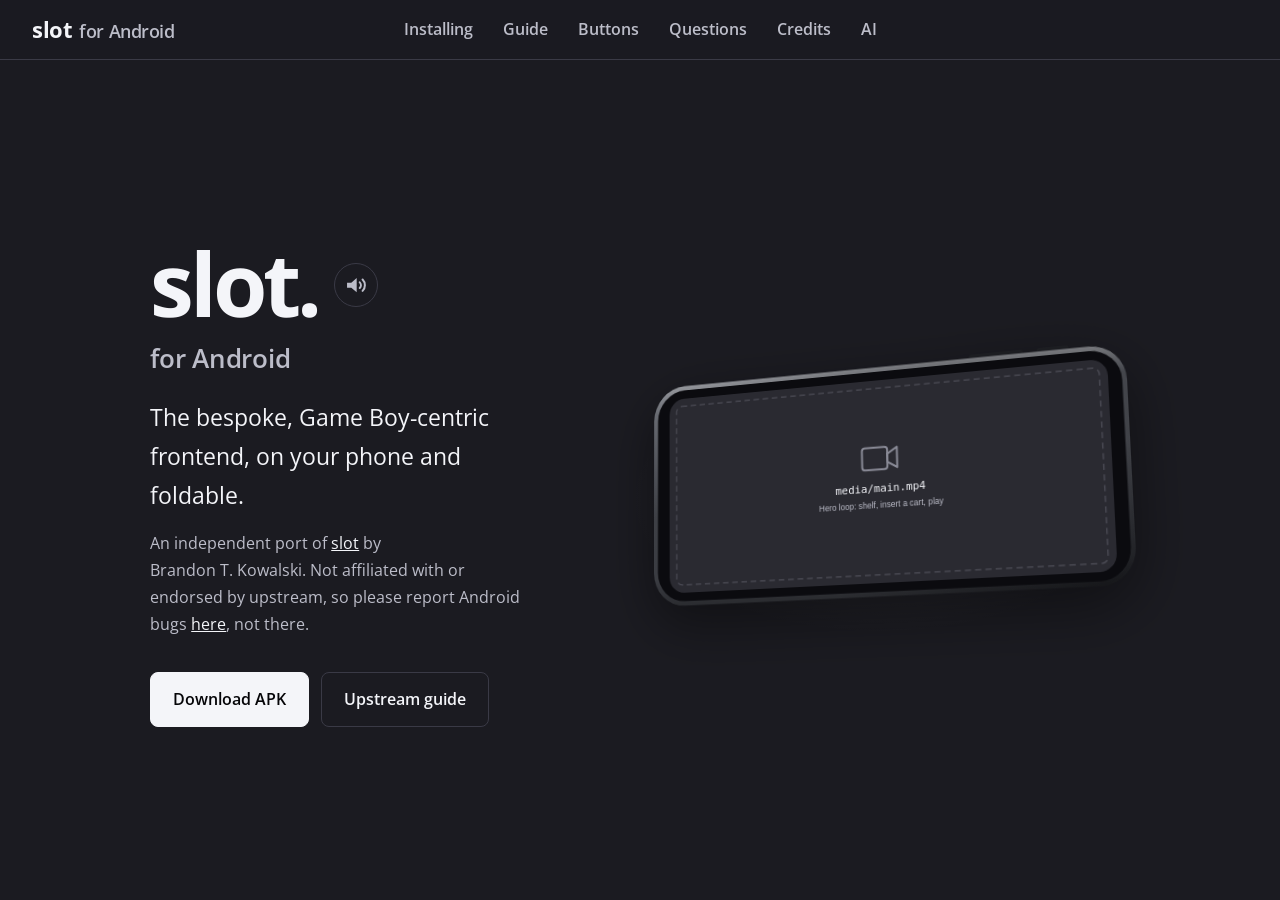
==== commit ecaecc22: "Updated the site" ====
--- a/site/index.html
+++ b/site/index.html
@@ -3,10 +3,10 @@
 <head>
 <meta charset="utf-8">
 <meta name="viewport" content="width=device-width, initial-scale=1">
-<title>slot.</title>
-<meta name="description" content="A bespoke, Game Boy-centric frontend for the Anbernic RG SP.">
-<meta property="og:title" content="slot.">
-<meta property="og:description" content="A bespoke, Game Boy-centric frontend for the Anbernic RG SP.">
+<title>slot for Android</title>
+<meta name="description" content="An unofficial Android port of slot, the bespoke Game Boy-centric frontend.">
+<meta property="og:title" content="slot for Android">
+<meta property="og:description" content="An unofficial Android port of slot, the bespoke Game Boy-centric frontend.">
 <meta property="og:type" content="website">
 <link rel="preconnect" href="https://fonts.googleapis.com">
 <link rel="preconnect" href="https://fonts.gstatic.com" crossorigin>
@@ -16,7 +16,7 @@
 <body>
 
 <header class="mast">
-  <a class="mast-mark" href="/">slot.</a>
+  <a class="mast-mark" href="/">slot<span class="mark-for">for Android</span></a>
 
   <button class="menu-btn" type="button" id="menu-btn" aria-expanded="false"
           aria-controls="section-tabs" aria-label="Sections">
@@ -29,13 +29,12 @@
     <button class="tab" role="tab" id="t-questions" aria-controls="questions" aria-selected="false" tabindex="-1">Questions</button>
     <button class="tab" role="tab" id="t-credits" aria-controls="credits" aria-selected="false" tabindex="-1">Credits</button>
     <button class="tab" role="tab" id="t-disclosure" aria-controls="disclosure" aria-selected="false" tabindex="-1">AI</button>
-    <a class="tab" href="https://studio.slot-cfw.fyi">Studio</a>
   </nav>
 </header>
 
 <main>
 
-<section class="panel hero" id="hero" aria-label="slot.">
+<section class="panel hero" id="hero" aria-label="slot for Android">
   <div class="hero-copy">
     <div class="wordmark-row">
       <h1 class="wordmark">slot.</h1>
@@ -48,39 +47,24 @@
       </button>
       <audio id="say-slot" src="media/slot.mp3" preload="none"></audio>
     </div>
-    <p class="tagline">A bespoke, Game Boy-centric frontend for the Anbernic RG SP.</p>
+    <p class="wordmark-sub">for Android</p>
+    <p class="tagline">The bespoke, Game Boy-centric frontend, on your phone and foldable.</p>
+    <p class="sub">An independent port of <a href="https://github.com/BrandonKowalski/slot">slot</a> by Brandon&nbsp;T.&nbsp;Kowalski.
+       Not affiliated with or endorsed by upstream, so please report Android bugs
+       <a href="https://github.com/fragilesilver/slot-for-Android/issues">here</a>, not there.</p>
     <div class="actions">
-      <a class="btn" href="https://github.com/BrandonKowalski/slot/releases/latest">Download</a>
-      <a class="btn ghost" href="https://studio.slot-cfw.fyi" target="_blank">Cart Studio</a>
+      <a class="btn" href="https://github.com/fragilesilver/slot-for-Android/releases/latest">Download APK</a>
+      <a class="btn ghost" href="https://slot-cfw.fyi" target="_blank" rel="noopener">Upstream guide</a>
     </div>
   </div>
 
   <div class="hero-device">
-    <div class="device pose-hero">
-      <div class="dv-lid">
-        <div class="dv-front">
-          <svg viewBox="0 0 820 725" role="img" aria-label="An Anbernic RG SP running slot.">
-            <use href="#lidArt"/>
-          </svg>
-          <video class="screen-box hero-screen" width="720" height="480" muted playsinline loop
-                 preload="metadata" poster="media/main.webp"></video>
-        </div>
-        <div class="dv-back" aria-hidden="true">
-          <svg viewBox="0 0 820 725" preserveAspectRatio="none"><use href="#lidBackArt"/></svg>
-        </div>
-        <span class="dv-edge" aria-hidden="true"></span>
-        <span class="f3d side-l" aria-hidden="true"></span>
-        <span class="f3d side-r" aria-hidden="true"></span>
-      </div>
-      <div class="dv-deck">
-        <svg viewBox="0 725 820 830" aria-hidden="true" focusable="false">
-          <use href="#deckArt"/>
-        </svg>
-        <span class="f3d side-l deck-l" aria-hidden="true"></span>
-        <span class="f3d side-r deck-r" aria-hidden="true"></span>
-        <span class="f3d dv-bottom" aria-hidden="true"></span>
-        <span class="dv-ao" aria-hidden="true"></span>
-      </div>
+    <div class="device pose-hero" data-device="phone">
+      <svg class="dv-art dv-phone" viewBox="0 0 1100 530" role="img" aria-label="A phone running slot for Android."><use href="#phoneArt"/></svg>
+      <svg class="dv-art dv-fold" viewBox="0 0 1000 910" aria-hidden="true" focusable="false"><use href="#foldArt"/></svg>
+      <video class="screen-box hero-screen" muted playsinline loop preload="metadata"
+             data-clip="main.mp4" data-note="Hero loop: shelf, insert a cart, play"></video>
+      <span class="dv-crease" aria-hidden="true"></span>
     </div>
   </div>
 </section>
@@ -88,108 +72,85 @@
 <section class="panel install" id="install" role="tabpanel" aria-labelledby="t-install" hidden>
   <div class="wrap">
     <h2>Installing</h2>
-    <nav class="subtabs" role="tablist" aria-label="Card setup">
-      <button class="subtab" role="tab" id="t-install-single" aria-controls="install-single" aria-selected="true">Single SD Card</button>
-      <button class="subtab" role="tab" id="t-install-dual" aria-controls="install-dual" aria-selected="false" tabindex="-1">Dual SD Cards</button>
+    <nav class="subtabs" role="tablist" aria-label="Installing">
+      <button class="subtab" role="tab" id="t-install-apk" aria-controls="install-apk" aria-selected="true">Install</button>
       <button class="subtab" role="tab" id="t-install-update" aria-controls="install-update" aria-selected="false" tabindex="-1">Updating</button>
+      <button class="subtab" role="tab" id="t-install-build" aria-controls="install-build" aria-selected="false" tabindex="-1">Building</button>
     </nav>
 
-    <div class="subpanel" id="install-single" role="tabpanel" aria-labelledby="t-install-single">
+    <div class="subpanel" id="install-apk" role="tabpanel" aria-labelledby="t-install-apk">
       <ol class="install-steps">
         <li>
-          <h3>Flash BaseOS to an SD Card</h3>
-          <p>Download the latest release of
-             <a href="https://github.com/pvaibhav/BaseOS/releases/latest">BaseOS</a> and write the <code>.img</code> to an SD card with
-             something like <a href="https://www.raspberrypi.com/software/">Raspberry Pi Imager</a>.</p>
-          <p>Insert this card into the SD card slot labeled <code>SD1</code>.</p>
-        </li>
-        <li>
-          <h3>Expand the storage</h3>
-          <p>After inserting the SD card, power on your device. You should see a BaseOS boot logo and a message saying that storage is being expanded.</p>
-          <p>Once the storage is expanded, a message will say that no frontend was found. Power off your device.</p>
-        </li>
-        <li>
-          <h3>Download the latest release</h3>
-          <p>Go fetch the <a href="https://github.com/BrandonKowalski/slot/releases/latest">latest slot release</a> from GitHub.</p>
-        </li>
-        <li>
-          <h3>Copy it onto your SD Card</h3>
-          <p>Eject the SD card from <code>SD1</code> and connect it back to your computer. Unzip the release zip you downloaded and copy the contents to the root of the SD card.</p>
+          <h3>Download the APK</h3>
+          <p>Grab <code>slot-android.apk</code> from the
+             <a href="https://github.com/fragilesilver/slot-for-Android/releases/latest">latest release</a> on your phone.
+             It needs a 64-bit ARM (<code>arm64</code>) device on Android 8.0 or newer.</p>
+        </li>
+        <li>
+          <h3>Install it</h3>
+          <p>Open the downloaded file. Android will ask you to allow installs from your browser or file manager the first time.</p>
+        </li>
+        <li>
+          <h3>Allow All files access</h3>
+          <p>Open slot. When asked, turn on <strong>All files access</strong>. slot then keeps everything in
+             <code>/sdcard/slot/</code>, where a file manager or a USB cable can reach it.</p>
+          <figure class="ph-figure">
+            <img class="ph-img" data-media="all-files-access.webp" data-ratio="9/20"
+                 data-note="Android's All files access screen with slot switched on" alt="The All files access permission screen.">
+          </figure>
         </li>
         <li>
           <h3>Add your games</h3>
-          <p>Drop your legally obtained ROM files into their corresponding platform's folder in <code>Games/</code>. You may optionally place labels into the matching platform folder found in
-             <code>Labels/</code>.</p>
+          <p>Put your legally obtained ROMs in <code>Games/GBA</code>, <code>Games/GB</code> and <code>Games/GBC</code> inside <code>/sdcard/slot/</code>.
+             Or use <strong>Library &rsaquo; Import games from Downloads</strong> in the shelf menu to pull them in from your <code>Download</code> folder.</p>
           <aside class="admonition" role="note">
             <p class="admonition-title">ROMs must be unzipped!</p>
-            <p>slot does not read <code>.zip</code> or <code>.7z</code> files.</p>
+            <p>The shelf does not read <code>.zip</code> or <code>.7z</code> files. Library's import is the exception: it unpacks zips from <code>Download</code> for you.</p>
           </aside>
         </li>
         <li>
-          <h3>Re-insert the card into <code>SD1</code> and boot!</h3>
-          <p>I hope you enjoy using slot!</p>
+          <h3>Open slot again and play!</h3>
+          <p>The shelf is built when the app starts, so reopen it after adding files by hand.</p>
         </li>
       </ol>
     </div>
 
-    <div class="subpanel" id="install-dual" role="tabpanel" aria-labelledby="t-install-dual" hidden>
+    <div class="subpanel" id="install-update" role="tabpanel" aria-labelledby="t-install-update" hidden>
       <ol class="install-steps">
         <li>
-          <h3>Flash BaseOS to an SD Card</h3>
-          <p>Download the latest release of
-             <a href="https://github.com/pvaibhav/BaseOS/releases/latest">BaseOS</a> and write the <code>.img</code> to an SD card with
-             something like <a href="https://www.raspberrypi.com/software/">Raspberry Pi Imager</a>.</p>
-          <p>Insert this card into the SD card slot labeled <code>SD1</code>.</p>
-        </li>
-        <li>
-          <h3>Download the latest release</h3>
-          <p>Go fetch the <a href="https://github.com/BrandonKowalski/slot/releases/latest">latest slot release</a> from GitHub.</p>
-        </li>
-        <li>
-          <h3>Copy it onto SD2</h3>
-          <p>Prepare your second SD card by formatting it to <code>FAT32</code> or <code>exFAT</code> with a <code>Master Boot Record (MBR)</code> partition scheme.</p>
-          <p>Once formatted, unzip the release zip you downloaded and copy the contents to the second SD card.</p>
-        </li>
-        <li>
-          <h3>Add your games</h3>
-          <p>Drop your legally obtained ROM files into their corresponding platform's folder in <code>Games/</code>. You may optionally place labels into the matching platform folder found in
-             <code>Labels/</code>.</p>
-          <aside class="admonition" role="note">
-            <p class="admonition-title">ROMs must be unzipped!</p>
-            <p>slot does not read <code>.zip</code> or <code>.7z</code> files.</p>
-          </aside>
-        </li>
-        <li>
-          <h3>Put the second card into <code>SD2</code> and boot!</h3>
-          <p>I hope you enjoy using slot!</p>
+          <h3>Back up first</h3>
+          <p>In the shelf menu, open <strong>Library &rsaquo; Back up now</strong>. It zips your saves, states, cheat toggles and cart colours into <code>Backups/</code>.</p>
+        </li>
+        <li>
+          <h3>Install the new APK over the old one</h3>
+          <p>Download the <a href="https://github.com/fragilesilver/slot-for-Android/releases/latest">latest release</a> and open it. Android updates the app in place.
+             Your games, saves, states, labels and settings live in <code>/sdcard/slot/</code> and are left alone.</p>
         </li>
       </ol>
-    </div>
-
-    <div class="subpanel" id="install-update" role="tabpanel" aria-labelledby="t-install-update" hidden>
       <aside class="admonition" role="note">
-        <p class="admonition-title">Updating from a version before 1.4.0?</p>
-        <p>Older versions kept settings in <code>System/</code>, so deleting it wipes them.</p>
-        <p>This time, copy the new <code>System/</code> over the old one instead of deleting it. slot will move your settings into a new <code>Config/</code> folder, so future updates can delete <code>System/</code> as normal.</p>
-        <p>Your games, saves and save states aren't affected.</p>
-        <p>Sorry for the hassle! slot started as a throwaway project for my own SP, and I never expected it to need an update procedure.</p>
+        <p class="admonition-title">"App not installed"?</p>
+        <p>An APK signed with a different key (for example one you built yourself) can't update an existing install. Uninstall slot, install the new APK, then use <strong>Library &rsaquo; Restore</strong> if anything is missing.</p>
       </aside>
-
+    </div>
+
+    <div class="subpanel" id="install-build" role="tabpanel" aria-labelledby="t-install-build" hidden>
       <ol class="install-steps">
         <li>
-          <h3>Download the latest release</h3>
-          <p>Go fetch the <a href="https://github.com/BrandonKowalski/slot/releases/latest">latest slot release</a> from GitHub and unzip it.</p>
-        </li>
-        <li>
-          <h3>Replace the <code>System/</code> folder</h3>
-          <p>Connect the card that holds slot to your computer. That is the card in <code>SD1</code> if you use a single card, or the card in <code>SD2</code> if you use two.</p>
-          <p>Delete the <code>System/</code> folder on the card and copy the new <code>System/</code> folder from the release in its place.
-             Your games, saves, save states, labels and wallpapers all live outside <code>System/</code> and are left alone.</p>
-        </li>
-        <li>
-          <h3>Put the card back and boot!</h3>
+          <h3>Get the toolchain</h3>
+          <p>Rust (the version pinned in <code>rust-toolchain.toml</code>), <code>cargo-apk</code>, <code>cargo-ndk</code>, Android NDK r27 and a JDK.</p>
+        </li>
+        <li>
+          <h3>Build the emulator cores</h3>
+          <p>Build mGBA and gpSP for Android with <code>cores/mgba/build-android.sh</code> and <code>cores/gpsp/build-android.sh</code>,
+             into <code>crates/slot/android-libs/arm64-v8a/</code>. Without them slot runs a test pattern instead of games.</p>
+        </li>
+        <li>
+          <h3>Build and install</h3>
+          <p><code>android/build.sh run</code> builds a debug APK, installs it on the connected device and launches it.</p>
+          <p><code>SLOT_RELEASE=1 android/build.sh run</code> builds a release signed with <code>~/.android/slot-release.jks</code>.</p>
         </li>
       </ol>
+      <p class="install-note">Full details are in <a href="https://github.com/fragilesilver/slot-for-Android/blob/main/ANDROID.md">ANDROID.md</a>.</p>
     </div>
   </div>
 </section>
@@ -197,95 +158,91 @@
 <section class="panel guide" id="guide" role="tabpanel" aria-labelledby="t-guide" hidden>
   <h2 class="sr-only">User guide</h2>
   <div class="guide-stage">
-      <div class="device pose-flat">
-        <div class="dv-lid">
-          <div class="dv-front">
-            <svg viewBox="0 0 820 725" role="img" aria-label="An Anbernic RG SP, straight on.">
-              <use href="#lidArt"/>
-            </svg>
-            <video class="screen-box guide-screen" width="720" height="480" muted playsinline preload="none"></video>
-          </div>
-          <div class="dv-back" aria-hidden="true">
-            <svg viewBox="0 0 820 725" preserveAspectRatio="none"><use href="#lidBackArt"/></svg>
-          </div>
-          <span class="dv-edge" aria-hidden="true"></span>
-          <span class="f3d side-l" aria-hidden="true"></span>
-          <span class="f3d side-r" aria-hidden="true"></span>
-        </div>
-        <div class="dv-deck">
-          <svg viewBox="0 725 820 830" aria-hidden="true" focusable="false">
-            <use href="#deckArt"/>
-          </svg>
-          <span class="f3d side-l deck-l" aria-hidden="true"></span>
-          <span class="f3d side-r deck-r" aria-hidden="true"></span>
-          <span class="f3d dv-bottom" aria-hidden="true"></span>
-          <span class="dv-ao" aria-hidden="true"></span>
-        </div>
-      </div>
+    <div class="device pose-flat" data-device="phone">
+      <svg class="dv-art dv-phone" viewBox="0 0 1100 530" role="img" aria-label="A phone, straight on."><use href="#phoneArt"/></svg>
+      <svg class="dv-art dv-fold" viewBox="0 0 1000 910" role="img" aria-label="An unfolded foldable, straight on."><use href="#foldArt"/></svg>
+      <video class="screen-box guide-screen" muted playsinline loop preload="none"></video>
+      <span class="dv-crease" aria-hidden="true"></span>
+    </div>
   </div>
   <div class="guide-body">
   <ol class="guide-steps">
-      <li class="step" id="browse" data-clip="carousel.mp4">
-        <h3>Browse the Carousel</h3>
-        <p><kbd>Left</kbd> and <kbd>Right</kbd> to flip through games on the shelf.<br><kbd>L1</kbd> and <kbd>R1</kbd> to switch platforms.</p>
-      </li>
-      <li class="step" id="core-picker" data-clip="core-picker.mp4">
+      <li class="step" id="browse" data-clip="carousel.mp4" data-note="Flick along the shelf, switch platforms with L / R">
+        <h3>Browse the Shelf</h3>
+        <p><kbd>Left</kbd> and <kbd>Right</kbd> flip through the carts.<br><kbd>L</kbd> and <kbd>R</kbd> switch platforms.<br><kbd>Up</kbd> / <kbd>Down</kbd> jump a letter, or tap the letter row.</p>
+      </li>
+      <li class="step" id="favourites" data-clip="favourites.mp4" data-note="Star a cart with B, hold B for favourites only">
+        <h3>Favourites</h3>
+        <p><kbd>B</kbd> stars the cart under the caret.<br>Hold <kbd>B</kbd> to show only your favourites.</p>
+      </li>
+      <li class="step" id="core-picker" data-clip="core-picker.mp4" data-note="START on a GBA cart, swap the chip, A to keep">
         <h3>Pick an Emulator</h3>
-        <p>Press <kbd>START</kbd> to open a cart.<br><kbd>Left</kbd> and <kbd>Right</kbd> swaps the core "chip".<br><kbd>A</kbd> saves your choice.</p>
-      </li>
-      <li class="step" id="insert" data-clip="insert.mp4">
+        <p>Press <kbd>START</kbd> to open a GBA cart.<br><kbd>Left</kbd> and <kbd>Right</kbd> swap the core "chip" between mGBA and gpSP.<br><kbd>A</kbd> saves your choice.</p>
+      </li>
+      <li class="step" id="insert" data-clip="insert.mp4" data-note="Tap A, the cart slides in and the game resumes">
         <h3>Insert and Play</h3>
         <p>Tapping <kbd>A</kbd> loads the last save state.<br>Holding <kbd>A</kbd> starts the game fresh.</p>
       </li>
-      <li class="step" id="eject" data-clip="eject.mp4">
+      <li class="step" id="pause-menu" data-clip="pause-menu.mp4" data-note="Tap MENU at the top centre, the pause menu opens">
+        <h3>The Pause Menu</h3>
+        <p>Tap <kbd>MENU</kbd> at the top centre of the screen, or use Android's Back gesture.<br>Save or load a state, browse states, change core, controls, screen, cheats and achievements.<br><kbd>B</kbd> closes it.</p>
+      </li>
+      <li class="step" id="eject" data-clip="eject.mp4" data-note="Hold MENU, the cart pops out back to the shelf">
         <h3>Ejecting a Game</h3>
-        <p>Hold <kbd>MENU</kbd> to eject the cart.<br>On exit, slot creates a save state.</p>
-      </li>
-      <li class="step" id="save-states" data-clip="states.mp4">
+        <p>Hold <kbd>MENU</kbd> for a second, or pick <strong>Back to Shelf</strong> in the pause menu.<br>With Auto Save on Eject on, slot saves a state on the way out.</p>
+      </li>
+      <li class="step" id="save-states" data-clip="states.mp4" data-note="SELECT + R saves, SELECT + L loads, then Browse States">
         <h3>Save States</h3>
-        <p><kbd>SELECT</kbd> + <kbd>R1</kbd> creates a save state.<br><kbd>SELECT</kbd> + <kbd>L1</kbd> loads the most recent.</p>
-      </li>
-      <li class="step" id="switcher" data-clip="switcher.mp4">
-        <h3>Save State Switcher</h3>
-        <p>Double tap <kbd>MENU</kbd> to view your save states.<br><kbd>A</kbd> loads the one currently selected.<br><kbd>B</kbd> goes back to the game.</p>
-      </li>
-      <li class="step" id="fast-forward" data-clip="rewind.mp4">
+        <p><kbd>SELECT</kbd> + <kbd>R</kbd> creates a save state.<br><kbd>SELECT</kbd> + <kbd>L</kbd> loads the most recent.<br><strong>Browse States</strong> in the pause menu flicks through them all.</p>
+      </li>
+      <li class="step" id="fast-forward" data-clip="rewind.mp4" data-note="Hold R2 to fast-forward, hold L2 to rewind">
         <h3>Fast-Forward and Rewind</h3>
-        <p>Hold <kbd>R2</kbd> to fast-forward.<br>Double tap <kbd>R2</kbd> to lock FF on.<br>Hold <kbd>L2</kbd> to rewind.</p>
-      </li>
-      <li class="step" id="expand" data-clip="gbc-stretch.mp4">
+        <p>Hold <kbd>R2</kbd> to fast-forward.<br>Double tap <kbd>R2</kbd> to lock it on.<br>Hold <kbd>L2</kbd> to rewind.</p>
+      </li>
+      <li class="step" id="controls" data-clip="controls.mp4" data-note="Pause menu > Controls: opacity and size sliders changing live">
+        <h3>On-Screen Controls</h3>
+        <p><strong>Controls</strong> in the pause menu sets their opacity and size, touch haptics, vibration strength, and what <kbd>X</kbd> and <kbd>Y</kbd> do.<br>Pick up a gamepad or keyboard and they hide; touch the screen and they're back.</p>
+      </li>
+      <li class="step" id="foldables" data-clip="fold.mp4" data-device="fold" data-note="Unfold mid-game: the layout reflows, controls float over the picture">
+        <h3>Fold and Unfold</h3>
+        <p>slot follows the screen as you fold or unfold, without restarting the game.<br>On the wide cover screen the controls sit beside the picture; unfolded, they float over it.</p>
+      </li>
+      <li class="step" id="expand" data-clip="gbc-stretch.mp4" data-note="GBC game: L stretches, R puts it back">
         <h3>Commit Aspect Ratio Crimes</h3>
-        <p>Just like the OG, <kbd>L1</kbd> stretches GB and GBC games.<br><kbd>R1</kbd> puts them back to their original size.</p>
-      </li>
-      <li class="step" id="shaders" data-clip="shaders.mp4">
-        <h3>Screen Shaders</h3>
-        <p><kbd>SELECT</kbd> + <kbd>B</kbd> / <kbd>A</kbd> changes the active shader.<br><kbd>SELECT</kbd> + <kbd>Y</kbd> toggles color correction.</p>
-      </li>
-      <li class="step" id="palettes" data-clip="palettes.mp4">
+        <p>Just like upstream, <kbd>L</kbd> stretches GB and GBC games.<br><kbd>R</kbd> puts them back to their original size.</p>
+      </li>
+      <li class="step" id="screen" data-clip="shaders.mp4" data-note="SELECT + A cycling shaders, then the Screen page">
+        <h3>Screen</h3>
+        <p><kbd>SELECT</kbd> + <kbd>B</kbd> / <kbd>A</kbd> changes the shader.<br><kbd>SELECT</kbd> + <kbd>Y</kbd> toggles color correction.<br>The Screen page also has color grades, shader strength and frame blending.</p>
+      </li>
+      <li class="step" id="palettes" data-clip="palettes.mp4" data-note="GB game: SELECT + R2 stepping through palettes">
         <h3>Game Boy Palettes</h3>
         <p>Turn on GB Palettes in the Screen settings.<br><kbd>SELECT</kbd> + <kbd>L2</kbd> / <kbd>R2</kbd> steps through them.</p>
       </li>
-      <li class="step" id="link" data-clip="link.mp4" data-pair="link-join.mp4">
-        <h3>Link Up</h3>
-        <p><kbd>SELECT</kbd> + <kbd>MENU</kbd> opens the link screen.<br>Host on one SP, Join on the other.<br>The link is hosted over an Ad Hoc network.</p>
-      </li>
-      <li class="step" id="settings" data-clip="settings.mp4">
+      <li class="step" id="edit-cart" data-clip="edit-cart.mp4" data-note="Edit Cart: change shell colour, pick a gallery photo, type text">
+        <h3>Edit Cart</h3>
+        <p>In the shelf menu, <strong>Edit Cart</strong> changes the shell colour, finish and outline of the cart under the caret.<br><strong>Picture</strong> puts a photo from your gallery on the label; <strong>Text</strong> types your own words.<br><strong>Back to default</strong> undoes it.</p>
+      </li>
+      <li class="step" id="cheats" data-clip="cheats.mp4" data-note="Pause menu > Cheats, toggling a code">
+        <h3>Cheats</h3>
+        <p>Put codes in <code>Cheats/&lt;rom name&gt;.txt</code>, one <code>CODE # name</code> per line.<br>Switch them on from <strong>Cheats</strong> in the pause menu. mGBA core only.</p>
+      </li>
+      <li class="step" id="achievements" data-clip="achievements.mp4" data-note="Shelf menu > Achievements: sign in, then an unlock toast in game">
+        <h3>RetroAchievements</h3>
+        <p>Sign in from <strong>Achievements</strong> in the shelf menu.<br>Changes apply to the next game you start. Unlocks made offline sync later.</p>
+      </li>
+      <li class="step" id="library" data-clip="library.mp4" data-note="Shelf menu > Library: back up, restore, import from Downloads">
+        <h3>Library</h3>
+        <p><strong>Library</strong> in the shelf menu backs up and restores your saves, states, cheat toggles and cart colours, and imports games from <code>Download</code>.</p>
+      </li>
+      <li class="step" id="settings" data-clip="settings.mp4" data-note="MENU on the shelf, scroll through the shelf menu">
         <h3>Settings</h3>
-        <p><kbd>MENU</kbd> on the carousel opens the settings.</p>
-      </li>
-      <li class="step" id="brightness" data-clip="brightness.mp4">
-        <h3>Brightness and Blue Light</h3>
-        <p><kbd>SELECT</kbd> + <kbd>Up</kbd> / <kbd>Down</kbd> adjusts brightness.<br><kbd>SELECT</kbd> + <kbd>Left</kbd> / <kbd>Right</kbd> adjusts color temperature.<br>You can change both on the carousel or in-game.</p>
-      </li>
-      <li class="step" id="lid-detection" data-still="carousel.webp" data-lid="shut">
-        <h3>Lid Detection</h3>
-        <p>Closing the lid writes a save state and turns off the display. Open it again and you're back in the game.</p><br>
-        <p>Leave it shut for three minutes and slot powers off. It will resume with that save state on the next boot.</p>
+        <p><kbd>MENU</kbd> on the shelf opens the shelf menu: favourites, Edit Cart, Screen, Gameplay, Achievements, Library, Date &amp; Time and About.</p>
       </li>
   </ol>
   <div class="stepper">
     <button class="step-nav" type="button" id="step-prev" aria-label="Previous step">&#8592;</button>
-    <p class="step-count" aria-live="polite"><span id="step-at">1</span> of <span id="step-of">6</span></p>
+    <p class="step-count" aria-live="polite"><span id="step-at">1</span> of <span id="step-of">1</span></p>
     <button class="step-nav" type="button" id="step-next" aria-label="Next step">&#8594;</button>
   </div>
   </div>
@@ -295,154 +252,88 @@
   <div class="wrap">
     <h2>Button Reference</h2>
     <nav class="subtabs" role="tablist" aria-label="Button reference">
-      <button class="subtab" role="tab" id="t-controls" aria-controls="controls" aria-selected="true">Everywhere</button>
-      <button class="subtab" role="tab" id="t-controls-carousel" aria-controls="controls-carousel" aria-selected="false" tabindex="-1">Carousel</button>
+      <button class="subtab" role="tab" id="t-controls-layout" aria-controls="controls-layout" aria-selected="true">On Screen</button>
+      <button class="subtab" role="tab" id="t-controls-shelf" aria-controls="controls-shelf" aria-selected="false" tabindex="-1">Shelf</button>
       <button class="subtab" role="tab" id="t-controls-in-game" aria-controls="controls-in-game" aria-selected="false" tabindex="-1">In Game</button>
-      <button class="subtab" role="tab" id="t-controls-switcher" aria-controls="controls-switcher" aria-selected="false" tabindex="-1">Save State Switcher</button>
+      <button class="subtab" role="tab" id="t-controls-switcher" aria-controls="controls-switcher" aria-selected="false" tabindex="-1">Browse States</button>
+      <button class="subtab" role="tab" id="t-controls-keyboard" aria-controls="controls-keyboard" aria-selected="false" tabindex="-1">Gamepad &amp; Keyboard</button>
     </nav>
 
-    <div class="subpanel" id="controls" role="tabpanel" aria-labelledby="t-controls">
+    <div class="subpanel" id="controls-layout" role="tabpanel" aria-labelledby="t-controls-layout">
+      <p class="lead">The overlay has a D-pad, <kbd>A</kbd> <kbd>B</kbd> <kbd>X</kbd> <kbd>Y</kbd>, a shoulder row of <kbd>L</kbd> <kbd>L2</kbd> on the left and <kbd>R2</kbd> <kbd>R</kbd> on the right,
+         <kbd>SELECT</kbd> and <kbd>START</kbd>, and <kbd>MENU</kbd> at the top centre. Where it goes depends on the shape of the screen.</p>
+      <div class="ph-grid">
+        <figure class="ph-figure">
+          <img class="ph-img" data-media="layout-phone.webp" data-ratio="1020/450"
+               data-note="Phone: controls in bars beside the picture" alt="On-screen controls on a phone in landscape.">
+          <figcaption>Phone: beside the picture</figcaption>
+        </figure>
+        <figure class="ph-figure">
+          <img class="ph-img" data-media="layout-fold.webp" data-ratio="940/840"
+               data-note="Unfolded: controls floating over the picture" alt="On-screen controls on an unfolded foldable.">
+          <figcaption>Unfolded: over the picture</figcaption>
+        </figure>
+      </div>
+    </div>
+
+    <div class="subpanel" id="controls-shelf" role="tabpanel" aria-labelledby="t-controls-shelf" hidden>
       <dl class="keys">
-        <div class="key">
-          <dt><kbd>SELECT</kbd> + <kbd>Up</kbd> / <kbd>Down</kbd></dt>
-          <dd>Adjust brightness</dd>
-        </div>
-        <div class="key">
-          <dt><kbd>SELECT</kbd> + <kbd>Left</kbd> / <kbd>Right</kbd></dt>
-          <dd>Adjust blue light</dd>
-        </div>
-        <div class="key">
-          <dt><kbd>VOL+</kbd> / <kbd>VOL&minus;</kbd></dt>
-          <dd>Change the volume</dd>
-        </div>
-        <div class="key">
-          <dt><kbd>VOL+</kbd> + <kbd>VOL&minus;</kbd></dt>
-          <dd>Toggle mute</dd>
-        </div>
-        <div class="key">
-          <dt><kbd>SELECT</kbd> + <kbd>VOL+</kbd> / <kbd>VOL&minus;</kbd></dt>
-          <dd>Toggle mute</dd>
-        </div>
-      </dl>
-    </div>
-
-    <div class="subpanel" id="controls-carousel" role="tabpanel" aria-labelledby="t-controls-carousel" hidden>
-      <dl class="keys">
-        <div class="key">
-          <dt><kbd>Left</kbd> / <kbd>Right</kbd></dt>
-          <dd>Move along the shelf</dd>
-        </div>
-        <div class="key">
-          <dt><kbd>Up</kbd> / <kbd>Down</kbd></dt>
-          <dd>Skip to next letter</dd>
-        </div>
-        <div class="key">
-          <dt><kbd>L1</kbd> / <kbd>R1</kbd></dt>
-          <dd>Switch between platforms</dd>
-        </div>
-        <div class="key">
-          <dt>Tap <kbd>A</kbd></dt>
-          <dd>Resume the last save state</dd>
-        </div>
-        <div class="key">
-          <dt>Hold <kbd>A</kbd></dt>
-          <dd>Start the game fresh</dd>
-        </div>
-        <div class="key">
-          <dt><kbd>MENU</kbd></dt>
-          <dd>Open the settings menu</dd>
-        </div>
-        <div class="key">
-          <dt><kbd>START</kbd></dt>
-          <dd>Choose which emulator runs the cart (GBA only)</dd>
-        </div>
+        <div class="key"><dt><kbd>Left</kbd> / <kbd>Right</kbd></dt><dd>Move along the shelf</dd></div>
+        <div class="key"><dt><kbd>Up</kbd> / <kbd>Down</kbd></dt><dd>Skip to the next letter</dd></div>
+        <div class="key"><dt>Tap the letter row</dt><dd>Jump straight to that letter</dd></div>
+        <div class="key"><dt><kbd>L</kbd> / <kbd>R</kbd></dt><dd>Switch between platforms</dd></div>
+        <div class="key"><dt>Tap <kbd>A</kbd></dt><dd>Resume the last save state</dd></div>
+        <div class="key"><dt>Hold <kbd>A</kbd></dt><dd>Start the game fresh</dd></div>
+        <div class="key"><dt><kbd>B</kbd></dt><dd>Star or unstar the cart</dd></div>
+        <div class="key"><dt>Hold <kbd>B</kbd></dt><dd>Show favourites only</dd></div>
+        <div class="key"><dt><kbd>START</kbd></dt><dd>Choose which emulator runs the cart (GBA only)</dd></div>
+        <div class="key"><dt><kbd>MENU</kbd></dt><dd>Open the shelf menu</dd></div>
       </dl>
     </div>
 
     <div class="subpanel" id="controls-in-game" role="tabpanel" aria-labelledby="t-controls-in-game" hidden>
       <dl class="keys">
-        <div class="key">
-          <dt>Hold <kbd>MENU</kbd></dt>
-          <dd>Save state, eject the cart, back to the carousel.</dd>
-        </div>
-        <div class="key">
-          <dt>Double tap <kbd>MENU</kbd></dt>
-          <dd>Open the save state switcher</dd>
-        </div>
-        <div class="key">
-          <dt><kbd>SELECT</kbd> + <kbd>MENU</kbd></dt>
-          <dd>Link with another device running <code>slot</code>.</dd>
-        </div>
-        <div class="key">
-          <dt><kbd>SELECT</kbd> + <kbd>R1</kbd></dt>
-          <dd>Save state</dd>
-        </div>
-        <div class="key">
-          <dt><kbd>SELECT</kbd> + <kbd>L1</kbd></dt>
-          <dd>Load the most recent save state.</dd>
-        </div>
-        <div class="key">
-          <dt><kbd>SELECT</kbd> + <kbd>B</kbd> / <kbd>A</kbd></dt>
-          <dd>Previous / next screen shader.</dd>
-        </div>
-        <div class="key">
-          <dt><kbd>SELECT</kbd> + <kbd>Y</kbd></dt>
-          <dd>Toggle color correction.</dd>
-        </div>
-        <div class="key">
-          <dt><kbd>SELECT</kbd> + <kbd>L2</kbd> / <kbd>R2</kbd></dt>
-          <dd>Previous / next Game Boy palette, when GB Palettes is on.</dd>
-        </div>
-        <div class="key">
-          <dt>Hold <kbd>L2</kbd></dt>
-          <dd>Rewind</dd>
-        </div>
-        <div class="key">
-          <dt>Hold <kbd>R2</kbd></dt>
-          <dd>Fast-forward</dd>
-        </div>
-        <div class="key">
-          <dt>Double tap <kbd>R2</kbd></dt>
-          <dd>Lock fast-forward on. Press again to unlock.</dd>
-        </div>
-        <div class="key">
-          <dt>Hold <kbd>X</kbd></dt>
-          <dd>Turbo <kbd>A</kbd></dd>
-        </div>
-        <div class="key">
-          <dt>Hold <kbd>Y</kbd></dt>
-          <dd>Turbo <kbd>B</kbd></dd>
-        </div>
-        <div class="key">
-          <dt><kbd>L1</kbd> / <kbd>R1</kbd></dt>
-          <dd>Stretch to fill the screen / original size.<br>Game Boy and Game Boy Color only.</dd>
-        </div>
+        <div class="key"><dt><kbd>MENU</kbd> or Back</dt><dd>Open or close the pause menu</dd></div>
+        <div class="key"><dt>Hold <kbd>MENU</kbd></dt><dd>Eject the cart, back to the shelf</dd></div>
+        <div class="key"><dt><kbd>SELECT</kbd> + <kbd>R</kbd></dt><dd>Save state</dd></div>
+        <div class="key"><dt><kbd>SELECT</kbd> + <kbd>L</kbd></dt><dd>Load the most recent save state</dd></div>
+        <div class="key"><dt><kbd>SELECT</kbd> + <kbd>B</kbd> / <kbd>A</kbd></dt><dd>Previous / next screen shader</dd></div>
+        <div class="key"><dt><kbd>SELECT</kbd> + <kbd>Y</kbd></dt><dd>Toggle color correction</dd></div>
+        <div class="key"><dt><kbd>SELECT</kbd> + <kbd>L2</kbd> / <kbd>R2</kbd></dt><dd>Previous / next Game Boy palette, when GB Palettes is on</dd></div>
+        <div class="key"><dt>Hold <kbd>L2</kbd></dt><dd>Rewind</dd></div>
+        <div class="key"><dt>Hold <kbd>R2</kbd></dt><dd>Fast-forward</dd></div>
+        <div class="key"><dt>Double tap <kbd>R2</kbd></dt><dd>Lock fast-forward on. Press again to unlock.</dd></div>
+        <div class="key"><dt>Hold <kbd>X</kbd> / <kbd>Y</kbd></dt><dd>Turbo, by default <kbd>A</kbd> and <kbd>B</kbd>. Change it under Controls.</dd></div>
+        <div class="key"><dt><kbd>L</kbd> / <kbd>R</kbd></dt><dd>Stretch to fill the screen / original size.<br>Game Boy and Game Boy Color only.</dd></div>
       </dl>
     </div>
 
     <div class="subpanel" id="controls-switcher" role="tabpanel" aria-labelledby="t-controls-switcher" hidden>
+      <p class="lead">Open it with <strong>Browse States</strong> in the pause menu.</p>
       <dl class="keys">
-        <div class="key">
-          <dt><kbd>Left</kbd> / <kbd>Right</kbd></dt>
-          <dd>Flick through the states</dd>
-        </div>
-        <div class="key">
-          <dt><kbd>A</kbd></dt>
-          <dd>Load the one on screen</dd>
-        </div>
-        <div class="key">
-          <dt><kbd>Y</kbd></dt>
-          <dd>Delete the one on screen</dd>
-        </div>
-        <div class="key">
-          <dt><kbd>X</kbd></dt>
-          <dd>Undo the last save or load, up to 30 seconds after</dd>
-        </div>
-        <div class="key">
-          <dt><kbd>B</kbd></dt>
-          <dd>Back to the game</dd>
-        </div>
-      </dl>
+        <div class="key"><dt><kbd>Left</kbd> / <kbd>Right</kbd></dt><dd>Flick through the states</dd></div>
+        <div class="key"><dt><kbd>A</kbd></dt><dd>Load the one on screen</dd></div>
+        <div class="key"><dt><kbd>Y</kbd></dt><dd>Delete the one on screen</dd></div>
+        <div class="key"><dt><kbd>X</kbd></dt><dd>Undo the last save or load, up to 30 seconds after</dd></div>
+        <div class="key"><dt><kbd>B</kbd></dt><dd>Back to the game</dd></div>
+      </dl>
+    </div>
+
+    <div class="subpanel" id="controls-keyboard" role="tabpanel" aria-labelledby="t-controls-keyboard" hidden>
+      <p class="lead">Bluetooth and USB gamepads map their buttons by name. A keyboard uses the keys below.</p>
+      <table class="devices keymap">
+        <thead><tr><th>slot</th><th>Gamepad</th><th>Keyboard</th></tr></thead>
+        <tbody>
+          <tr><td>D-pad</td><td>D-pad</td><td>Arrow keys</td></tr>
+          <tr><td>A / B</td><td>A / B</td><td><kbd>Z</kbd> / <kbd>X</kbd></td></tr>
+          <tr><td>X / Y</td><td>X / Y</td><td><kbd>C</kbd> / <kbd>V</kbd></td></tr>
+          <tr><td>L / R</td><td>L1 / R1</td><td><kbd>A</kbd> / <kbd>S</kbd></td></tr>
+          <tr><td>L2 / R2</td><td>L2 / R2</td><td><kbd>Q</kbd> / <kbd>W</kbd></td></tr>
+          <tr><td>START</td><td>Start</td><td><kbd>Enter</kbd></td></tr>
+          <tr><td>SELECT</td><td>Select</td><td><kbd>Right Shift</kbd></td></tr>
+          <tr><td>MENU</td><td>Mode / Home</td><td><kbd>Tab</kbd> or <kbd>Menu</kbd></td></tr>
+        </tbody>
+      </table>
     </div>
   </div>
 </section>
@@ -454,45 +345,42 @@
       <button class="subtab" role="tab" id="t-faq" aria-controls="faq" aria-selected="true">The basics</button>
       <button class="subtab" role="tab" id="t-faq-carts" aria-controls="faq-carts" aria-selected="false" tabindex="-1">Your carts</button>
       <button class="subtab" role="tab" id="t-faq-games" aria-controls="faq-games" aria-selected="false" tabindex="-1">Your games</button>
-      <button class="subtab" role="tab" id="t-faq-linking" aria-controls="faq-linking" aria-selected="false" tabindex="-1">Linking</button>
-      <button class="subtab" role="tab" id="t-faq-contributing" aria-controls="faq-contributing" aria-selected="false" tabindex="-1">Contributing</button>
+      <button class="subtab" role="tab" id="t-faq-extras" aria-controls="faq-extras" aria-selected="false" tabindex="-1">Cheats &amp; achievements</button>
+      <button class="subtab" role="tab" id="t-faq-bugs" aria-controls="faq-bugs" aria-selected="false" tabindex="-1">Bugs</button>
     </nav>
 
     <div class="subpanel" id="faq" role="tabpanel" aria-labelledby="t-faq">
       <dl>
         <div class="qa">
-          <dt>Which devices does slot run on?</dt>
+          <dt>Which devices does it run on?</dt>
           <dd>
             <table class="devices">
-              <thead><tr><th>Device</th><th>Supported</th><th>Since Version</th></tr></thead>
+              <thead><tr><th>Device</th><th>Status</th><th>Since Version</th></tr></thead>
               <tbody>
-                <tr><td>Anbernic RG&nbsp;SP</td><td class="yes">Yes</td><td>Always</td></tr>
-                <tr><td>Anbernic RG34XX</td><td>Yes</td><td>1.4.0</td></tr>
-                <tr><td>Anbernic RG34XXSP</td><td>Yes (No Stick Support Yet)</td><td>1.4.0</td></tr>
-                <tr><td>Anbernic RG35XXSP</td><td class="yes">Yes</td><td>1.5.0</td></tr>
-                <tr><td>Anbernic 35XX Plus</td><td class="yes">Yes</td><td>1.5.0</td></tr>
-                <tr><td>Anbernic RG28XX</td><td class="yes">Yes</td><td>1.6.0</td></tr>
+                <tr><td>Samsung Galaxy Z Fold&nbsp;7</td><td class="yes">Tested</td><td>1.0.0</td></tr>
+                <tr><td>Other arm64 phones and foldables, Android&nbsp;8.0+</td><td>Should work, untested</td><td>1.0.0</td></tr>
               </tbody>
             </table>
-            <p>RG28XX support was contributed by <a href="https://github.com/GamerAnim">GamerAnim</a>. Its panel is mounted portrait, so slot turns the picture onto it. If it comes out upside down, add <code>export SLOT_ROTATE=ccw</code> to <code>System/launch_frontend.sh</code>.</p>
-            <p>If you have one of the untested devices, or have tried slot on a device not listed, please <a href="https://github.com/BrandonKowalski/slot/issues">open an issue on GitHub</a> and let me know how it went.</p>
+            <p>Tried it on something else? <a href="https://github.com/fragilesilver/slot-for-Android/issues">Open an issue</a> and say how it went, including the screen's aspect ratio.</p>
           </dd>
         </div>
         <div class="qa">
-          <dt>Will slot run anything other than GBA?</dt>
-          <dd>Yes. You can bring your GB and GBC carts to the party.</dd>
-        </div>
-        <div class="qa">
-          <dt>This is almost perfect but needs more systems. Will you add them?</dt>
-          <dd>No. I want to recreate the feeling I had playing my GBA SP as a child.</dd>
-        </div>
-        <div class="qa">
-          <dt>RetroAchievements and cheats would make this perfect. Will you add them?</dt>
-          <dd>No. These are two features I do not want to support. If they matter to you, a few of the forks have added them.</dd>
-        </div>
-        <div class="qa">
-          <dt>Does slot allow you to pair Bluetooth headphones?</dt>
-          <dd>No. Use the headphone jack.</dd>
+          <dt>How is this different from slot?</dt>
+          <dd>It's the same shelf, carts, cores, saves and states, built for a touchscreen: on-screen controls, a pause menu, Edit Cart, Library,
+              phone vibration, and layouts that follow a foldable. It also adds RetroAchievements, cheats, colour grades and LaunchBox labels, adapted from community forks.</dd>
+        </div>
+        <div class="qa">
+          <dt>Can I link two phones?</dt>
+          <dd>Not yet. Link play is left out of this release; a Wi-Fi link that works on phones is in development.</dd>
+        </div>
+        <div class="qa">
+          <dt>Where do my files live?</dt>
+          <dd>In <code>/sdcard/slot/</code>: <code>Games</code>, <code>Saves</code>, <code>States</code>, <code>Labels</code>, <code>Cheats</code>, <code>Config</code>,
+              <code>Backups</code>, <code>BIOS</code>, <code>System</code> and <code>Wallpapers</code>.</dd>
+        </div>
+        <div class="qa">
+          <dt>Will it run anything other than GB, GBC and GBA?</dt>
+          <dd>No. Like upstream, it's about the feeling of a Game Boy, not a do-everything emulator.</dd>
         </div>
       </dl>
     </div>
@@ -500,14 +388,19 @@
     <div class="subpanel" id="faq-carts" role="tabpanel" aria-labelledby="t-faq-carts" hidden>
       <dl>
         <div class="qa">
-          <dt>How do I add cart labels?</dt>
-          <dd>Drop a <code>.png</code> into the <code>Labels/</code> folder for that platform, named
-              after the ROM. For example, <code>Labels/GBA/Metroid Fusion.png</code> matches
-              <code>Games/GBA/Metroid Fusion.gba</code>.</dd>
-        </div>
-        <div class="qa">
-          <dt>Do I have to craft them by hand?</dt>
-          <dd>Nah! You can use the <a href="https://studio.slot-cfw.fyi">slot Cart Studio</a>.</dd>
+          <dt>Where do the cart labels come from?</dt>
+          <dd>When the phone is online, slot fetches missing labels from LaunchBox in the background.</dd>
+        </div>
+        <div class="qa">
+          <dt>Can I use my own labels?</dt>
+          <dd>Drop a <code>.png</code> into the <code>Labels/</code> folder for that platform, named after the ROM. For example,
+              <code>Labels/GBA/Metroid Fusion.png</code> matches <code>Games/GBA/Metroid Fusion.gba</code>.
+              Or use <strong>Edit Cart &rsaquo; Picture</strong> to put a photo from your gallery on the label.</dd>
+        </div>
+        <div class="qa">
+          <dt>Does it work with Cart Studio?</dt>
+          <dd>Yes. Edit Cart writes <code>Labels/cart_shell.txt</code>, the same file the
+              <a href="https://studio.slot-cfw.fyi">slot Cart Studio</a> produces, so either can set a cart's shell.</dd>
         </div>
       </dl>
     </div>
@@ -516,7 +409,11 @@
       <dl>
         <div class="qa">
           <dt>Where do games go?</dt>
-          <dd>Each platform has its own folder under <code>Games/</code>.</dd>
+          <dd>Each platform has its own folder under <code>/sdcard/slot/Games/</code>. Or import them from <code>Download</code> with Library.</dd>
+        </div>
+        <div class="qa">
+          <dt>I added games and they don't show up.</dt>
+          <dd>The shelf is built when the app starts. Close slot and open it again. Make sure they're unzipped and in the right platform folder.</dd>
         </div>
         <div class="qa">
           <dt>Is there a BIOS boot animation on game start?</dt>
@@ -533,39 +430,40 @@
           <dd>Your own legally obtained backups.</dd>
         </div>
         <div class="qa">
-          <dt>Why doesn't the GBA soft reset work?</dt>
-          <dd><kbd>SELECT</kbd> + <kbd>A</kbd> / <kbd>B</kbd> change the shader instead. Hold <kbd>A</kbd> on the carousel to start fresh.</dd>
-        </div>
-      </dl>
-    </div>
-
-    <div class="subpanel" id="faq-linking" role="tabpanel" aria-labelledby="t-faq-linking" hidden>
+          <dt>Does my backup include my RetroAchievements login?</dt>
+          <dd>No. Backups hold <code>Saves</code>, <code>States</code>, <code>Cheats</code> and <code>Labels/cart_shell.txt</code>, and leave out <code>Config/</code> on purpose.</dd>
+        </div>
+      </dl>
+    </div>
+
+    <div class="subpanel" id="faq-extras" role="tabpanel" aria-labelledby="t-faq-extras" hidden>
       <dl>
         <div class="qa">
-          <dt>Can I trade Pokémon with a friend?</dt>
-          <dd>
-            <p>Yes, with a second RG SP running <code>slot</code>.</p>
-            <p>First, navigate to the game and press <kbd>START</kbd> to open the core selection menu. Pick <code>gpSP</code>.</p>
-            <p>While in game, press <span class="chord"><kbd>SELECT</kbd> + <kbd>MENU</kbd></span> and choose <code>LINK</code>.</p>
-            <p>One player needs to pick <code>HOST</code> while the other chooses <code>JOIN</code>.</p>
-          </dd>
-        </div>
-        <div class="qa">
-          <dt>Which games can link?</dt>
-          <dd><p>Pokémon Emerald, LeafGreen, and FireRed.</p><p>Additionally, both Advance Wars have worked for me.</p>
-          <p>A hacky implementation of link play using mGBA can be used to play Mario Kart Advance.</p></dd>
-        </div>
-      </dl>
-    </div>
-
-    <div class="subpanel" id="faq-contributing" role="tabpanel" aria-labelledby="t-faq-contributing" hidden>
+          <dt>How do I add cheats?</dt>
+          <dd>Create <code>Cheats/&lt;rom name&gt;.txt</code> with one <code>CODE # name</code> per line, then switch them on from Cheats in the pause menu.
+              Cheats need the mGBA core; gpSP has none.</dd>
+        </div>
+        <div class="qa">
+          <dt>How do I sign in to RetroAchievements?</dt>
+          <dd>Shelf menu &rsaquo; Achievements. Enter your username and password on the on-screen keyboard. Changes apply to the next game you start.</dd>
+        </div>
+        <div class="qa">
+          <dt>Upstream said no to achievements and cheats. Why are they here?</dt>
+          <dd>This is a fork, and forks can add things. The designs come from <a href="https://github.com/pvaibhav/slot">pvaibhav's</a> and
+              <a href="https://github.com/RetroGame66/slot">RetroGame66's</a> forks, rebuilt for slot's own structure.</dd>
+        </div>
+      </dl>
+    </div>
+
+    <div class="subpanel" id="faq-bugs" role="tabpanel" aria-labelledby="t-faq-bugs" hidden>
       <dl>
         <div class="qa">
-          <dt>Do you accept contributions?</dt>
-          <dd>
-              <p>I am not opposed to accepting pull requests. I just ask that you come discuss planned work in an issue on GitHub ahead of time.</p>
-              <p>slot is intentionally light on features. I am not looking to add the kitchen sink. If this form of collaboration doesn't appeal to you, several individuals have forked slot and gone off to make it their own.</p>
-          </dd>
+          <dt>Where do I report a bug?</dt>
+          <dd><a href="https://github.com/fragilesilver/slot-for-Android/issues">On this repository's issues</a>. Please don't file Android bugs on upstream slot's tracker; it has nothing to do with this port.</dd>
+        </div>
+        <div class="qa">
+          <dt>What should I include?</dt>
+          <dd>Your phone model and Android version, the slot version from About, what you did and what happened. A screen recording helps a lot.</dd>
         </div>
       </dl>
     </div>
@@ -575,22 +473,25 @@
 <section class="panel endnote" id="credits" role="tabpanel" aria-labelledby="t-credits" hidden>
   <div class="wrap">
     <h2>Credits</h2>
-    <p>Emulation is handled by <a href="https://mgba.io">mGBA</a> and <a href="https://github.com/libretro/gpsp">gpSP</a>.</p>
-    <p><a href="https://github.com/pvaibhav/BaseOS">BaseOS</a> by <a href="https://github.com/pvaibhav">Prashant Vaibhav</a> serves as the operating system image.</p>
-    <p>Type is <a href="https://github.com/googlefonts/opensans">Open Sans</a>, under the SIL Open Font License, and <a href="https://www.nerdfonts.com">Nerd Fonts</a> symbols by Ryan L. McIntyre, under MIT. The panel mask is derived from LCD3x, a public-domain shader by Gigaherz in the libretro shader collection. The Dot and Simpletex screen shaders are ports of Dot by Themaister and simpletex_lcd by jdgleaver from the same collection. The RG35XXSP bezel is "Perfect GBA SP" by <a href="https://github.com/mugwomp93/Knulli_Customization">mugwomp93</a>, from <a href="https://github.com/chrizzo-hb/knulli-bezels">knulli-bezels</a>, under CC BY-SA 4.0.</p>
-    <p>The sounds are a recording of me shoving a cartridge into my childhood GBA.</p>
-    <p>Game Boy is a trademark of Nintendo. slot is not affiliated with Nintendo.</p>
+    <p><a href="https://github.com/BrandonKowalski/slot">slot</a> is by Brandon T. Kowalski, under GPL-3.0-or-later. Everything here is built on that code; the Android shell, touch controls, pause menu, storage and power glue are the port.</p>
+    <p><a href="https://github.com/pvaibhav/slot">pvaibhav's fork</a> provided the RetroAchievements integration, the LaunchBox cartridge-art fetcher and the frame-blending idea.
+       <a href="https://github.com/RetroGame66/slot">RetroGame66's fork</a> provided the designs for cheat codes, colour grades and panel-mask presets, plus the favourites and letter-index ideas.</p>
+    <p>Emulation is handled by <a href="https://mgba.io">mGBA</a> and <a href="https://github.com/libretro/gpsp">gpSP</a>. <a href="https://github.com/RetroAchievements/rcheevos">rcheevos</a> powers achievements. Cart labels come from <a href="https://gamesdb.launchbox-app.com">LaunchBox</a>.</p>
+    <p>Type is <a href="https://github.com/googlefonts/opensans">Open Sans</a>, under the SIL Open Font License, and <a href="https://www.nerdfonts.com">Nerd Fonts</a> symbols by Ryan L. McIntyre, under MIT. The panel mask is derived from LCD3x, a public-domain shader by Gigaherz in the libretro shader collection. The Dot and Simpletex screen shaders are ports of Dot by Themaister and simpletex_lcd by jdgleaver from the same collection.</p>
+    <p>The cart sounds are upstream's recording of a cartridge going into a childhood GBA.</p>
+    <p>Game Boy is a trademark of Nintendo. slot for Android is not affiliated with Nintendo.</p>
   </div>
 </section>
 
 <section class="panel endnote" id="disclosure" role="tabpanel" aria-labelledby="t-disclosure" hidden>
   <div class="wrap">
     <h2>AI Disclosure</h2>
-    <p>The Rust frontend was put together by Claude Opus. I reviewed everything that was produced. The RG SP SVGs on this page were also generated by Claude. This documentation is 100% free-range, meatbag prose.</p>
-    <p>The project is extremely low stakes. I wanted a bespoke frontend for my RG SP and thought
-      that something that evokes the feeling of using my GBA SP as a kid would be pretty neat.</p>
-    <p>Use it, don't use it, I don't care.</p>
-    <p>Figured I should share the end result of all the wasted water. ✌🏻</p>
+    <h3>This port</h3>
+    <p>Claude (Anthropic), through Claude Code, helped fork slot to Android: the shell, touch controls, Edit Cart, Library, packaging, documentation and this site.
+       I directed it, tested it on my own Samsung Galaxy Z Fold 7 and decided what shipped.</p>
+    <h3>Upstream</h3>
+    <p>Upstream's Rust frontend was put together with Claude Opus, with everything reviewed by its author. Upstream's documentation was written by hand.</p>
+    <p>Forked in Brunei Darussalam, by a cat with pink headphones.</p>
   </div>
 </section>
 
--- a/site/style.css
+++ b/site/style.css
@@ -220,7 +220,10 @@
   margin:18px 0 0;
   max-width:30ch;
 }
-.hero-copy p.sub{color:var(--muted);margin:16px 0 0;max-width:42ch}
+.hero-copy p.sub{color:var(--muted);margin:16px 0 0;max-width:42ch;font-size:16px}
+.hero-copy p.sub a{color:var(--ink)}
+.wordmark-sub{margin:2px 0 0;font-size:clamp(20px,2.6vw,26px);font-weight:600;color:var(--muted);letter-spacing:-.01em}
+.mark-for{margin-left:.4em;font-weight:600;color:var(--muted);font-size:.8em}
 
 .actions{display:flex;flex-wrap:wrap;gap:12px;margin-top:34px}
 .btn{
@@ -243,103 +246,60 @@
 .hero-device{
   position:relative;
   flex:0 0 auto;
-  --dw:clamp(210px,29vw,320px);
+  --dw:clamp(300px,40vw,500px);
   width:var(--dw);
-  aspect-ratio:820 / 1555;
 }
 .hero-device::after{
   content:'';
   position:absolute;
-  inset:-16% -8%;
+  inset:-30% -12%;
   z-index:0;
-  background:radial-gradient(58% 40% at 50% 66%,rgba(255,255,255,.09),transparent 70%);
+  background:radial-gradient(58% 50% at 50% 55%,rgba(255,255,255,.08),transparent 70%);
   pointer-events:none;
-  opacity:var(--glow,1);
 }
 .device-defs{position:absolute;width:0;height:0;overflow:hidden}
 
-.device{position:relative;z-index:2;transform-style:preserve-3d;
-  --depth-lid:calc(var(--dw) * .097);
-  --depth-deck:calc(var(--dw) * .194)}
-.dv-lid,.dv-deck{position:relative;transform-style:preserve-3d}
-.dv-lid{transform-origin:50% 107.6%}
-.dv-front>svg,.dv-deck>svg{display:block;width:100%;height:auto}
-
-.dv-front,.dv-back{backface-visibility:hidden;-webkit-backface-visibility:hidden;transform-style:flat}
-.dv-front{position:relative;transform:translateZ(.6px)}
-.dv-back{position:absolute;inset:0;transform:rotateX(180deg) translateZ(var(--depth-lid))}
-.dv-back svg{display:block;width:100%;height:100%}
-.dv-ao{position:absolute;left:0;right:0;top:0;height:30%;pointer-events:none;
-  transform:translateZ(.3px);
-  background:linear-gradient(rgba(0,0,0,.5),rgba(0,0,0,.16) 55%,rgba(0,0,0,0))}
-
-.pose-flat{transform:perspective(calc(var(--dw) * 2.5))}
-.pose-flat .dv-lid{transform:none}
-
-.pose-flat .dv-edge,
-.pose-flat .f3d,
-.pose-flat .dv-back{display:none}
-.guide-stage .device.is-shut .dv-back,
-.guide-stage .device.is-swinging .dv-back{
-  display:block;
-  bottom:auto;
-  aspect-ratio:820/725;
-  transform:rotateX(180deg);
-}
-
-.pose-hero{transform:perspective(calc(var(--dw) * 2.5)) rotateZ(13deg) rotateX(6deg) rotateY(-27deg)}
-.pose-hero.no-lid-anim .dv-lid{animation:none}
-.pose-hero .dv-lid{
-  transform:rotateX(-22deg);
-  animation:lid-open 1.5s cubic-bezier(.3,.86,.36,1) .4s backwards;
-}
-@keyframes lid-open{from{transform:rotateX(-178deg)}to{transform:rotateX(-22deg)}}
-
-
-.f3d{position:absolute;backface-visibility:hidden;
-  background:linear-gradient(rgba(0,0,0,.5),rgba(0,0,0,.3)),
-             linear-gradient(180deg,var(--shell-shade),var(--shell-base))}
-.side-l,.side-r{top:0;height:100%;width:9.7%;
-  border-radius:100% 100% 100% 100% / 8.3% 8.3% 4.1% 4.1%}
-.side-l{left:0;transform-origin:0 50%;transform:rotateY(90deg) rotateX(180deg)}
-.side-r{right:0;transform-origin:100% 50%;transform:rotateY(-90deg) rotateX(180deg)}
-.deck-l,.deck-r{top:0;height:100%;width:19.4%;
-  border-radius:100% 100% 100% 100% / 6.6% 6.6% 9.6% 9.6%}
-.dv-bottom{left:9%;width:82%;bottom:0;height:19.2%;
-  transform-origin:50% 100%;transform:rotateX(90deg) rotateY(180deg);
-  background:linear-gradient(rgba(0,0,0,.58),rgba(0,0,0,.42)),
-             linear-gradient(90deg,var(--shell-shade),var(--shell-base))}
-
-.dv-edge{
-  position:absolute;left:2.5%;right:2.5%;top:0;height:11%;
-  transform-origin:50% 0;
-  transform:rotateX(-90deg) rotateY(180deg);
-  background:linear-gradient(var(--shell-base),var(--shell-shade));
-  border-radius:5px 5px 0 0;
-  backface-visibility:hidden;
-}
+/* The phone and the unfolded foldable share one element; data-device picks the frame, and the
+   screen box is placed over that frame's screen window (see device.svg for the numbers). */
+.device{position:relative;z-index:2;width:100%;transition:transform .6s cubic-bezier(.45,.05,.3,1)}
+.dv-art{display:block;width:100%;height:auto;filter:drop-shadow(0 18px 30px rgba(0,0,0,.45))}
+.device[data-device=phone] .dv-fold,
+.device[data-device=fold] .dv-phone{display:none}
 
 .screen-box{
   position:absolute;
-  left:5.7317%;
-  top:15.0345%;
-  width:88.5366%;
-  height:66.7586%;
-
-  border-radius:4px;
   overflow:hidden;
   background:var(--opening);
-  backface-visibility:hidden;
-  -webkit-backface-visibility:hidden;
+  object-fit:cover;
+}
+.device[data-device=phone] .screen-box{
+  left:3.6364%; top:7.5472%; width:92.7273%; height:84.9057%;
+  border-radius:3.6% / 8.2%;
+}
+.device[data-device=fold] .screen-box{
+  left:3%; top:4.3956%; width:94%; height:92.3077%;
+  border-radius:3.2% / 3.6%;
+}
+.dv-crease{display:none}
+.device[data-device=fold] .dv-crease{
+  display:block;
+  position:absolute;
+  z-index:6;
+  left:47%; width:6%; top:1.1%; bottom:0;
+  pointer-events:none;
+  background:linear-gradient(90deg,transparent,rgba(255,255,255,.05) 45%,rgba(0,0,0,.16) 55%,transparent);
 }
 .guide-screen,.hero-screen{
   z-index:5;
   opacity:0;
   transition:opacity .45s ease;
-  object-fit:fill;
   border:0;
-  transform:translateZ(0);
-}
+}
+
+.pose-hero{transform:perspective(1400px) rotateY(-18deg) rotateX(8deg) rotateZ(-4deg);
+  animation:phone-in 1.2s cubic-bezier(.3,.86,.36,1) .2s backwards}
+@keyframes phone-in{from{opacity:0;transform:perspective(1400px) rotateY(-40deg) rotateX(14deg) rotateZ(-8deg) translateY(30px)}}
+.pose-flat{transform:none}
 
 
 h2{font-size:clamp(26px,3.4vw,34px);margin-bottom:8px}
@@ -406,7 +366,7 @@
 .devices + p,.devices + p + p{margin:14px 0 0}
 .devices td:first-child{color:var(--ink);white-space:nowrap}
 .devices td.yes{color:var(--ink);font-weight:600}
-@media (max-width:560px){.devices{font-size:15px}.devices th,.devices td{padding-right:14px}}
+@media (max-width:560px){.devices{font-size:15px}.devices th,.devices td{padding-right:14px}.devices td:first-child{white-space:normal}}
 
 .endnote{
   padding:clamp(26px,4vh,52px) 0;
@@ -418,6 +378,17 @@
 .endnote p{max-width:64ch;margin:0 0 18px}
 .endnote p:last-child{margin-bottom:0}
 .endnote a{color:var(--ink)}
+.endnote h3{font-size:16px;font-weight:700;letter-spacing:.09em;text-transform:uppercase;color:var(--ink);margin:30px 0 10px}
+.endnote h2 + h3{margin-top:0}
+
+.lead{max-width:64ch;color:var(--muted);margin:0 0 22px}
+.ph-grid{display:grid;grid-template-columns:repeat(auto-fit,minmax(min(100%,260px),1fr));gap:22px;align-items:start}
+.ph-figure{margin:16px 0 0}
+.ph-grid .ph-figure{margin:0}
+.ph-img{display:block;width:100%;height:auto;border-radius:10px;border:1px solid var(--rule);background:var(--recess)}
+.install-steps .ph-img{max-width:220px}
+.ph-figure figcaption{margin-top:8px;font-size:15px;color:var(--muted)}
+.keymap td:first-child{font-weight:600}
 
 
 .sl{stop-color:var(--shell-light)}
@@ -425,30 +396,7 @@
 .ss{stop-color:var(--shell-shade)}
 .bh{stop-color:var(--btn-hi)}
 .bb{stop-color:var(--btn)}
-.peer-defs .sl{stop-color:var(--peer-light)}
-.peer-defs .sb{stop-color:var(--peer-base)}
-.peer-defs .ss{stop-color:var(--peer-shade)}
-.peer-defs .bh{stop-color:var(--peer-btn-hi)}
-.peer-defs .bb{stop-color:var(--peer-btn)}
-
-.rim{stroke:var(--shell-light);stroke-opacity:.8;stroke-width:3}
-.lens{fill:var(--shell-light);fill-opacity:.30;stroke:#000;stroke-opacity:.17;stroke-width:3}
-.bumper circle{fill:var(--shell-shade);fill-opacity:.22;stroke:var(--shell-light);stroke-opacity:.35;stroke-width:2}
-.dish{fill:#000;fill-opacity:.10;stroke:var(--shell-light);stroke-opacity:.5;stroke-width:4}
-.dishIn{fill:none;stroke:#000;stroke-opacity:.18;stroke-width:4}
-.lensEdge{stroke:var(--shell-light);stroke-opacity:.85;stroke-width:4}
-.lensInner{stroke:#000;stroke-opacity:.35;stroke-width:5}
-.crossEdge{fill:var(--etch);opacity:.28}
-.dimple{fill:#000;fill-opacity:.15}
-.seam path{stroke:#000;stroke-opacity:.28;stroke-width:3}
-.ledOn{fill:#6fd39b}
-.ledGlow{fill:#6fd39b;opacity:.22}
-.ledOff{fill:var(--etch);opacity:.5}
-.face circle{stroke:var(--etch);stroke-opacity:.32;stroke-width:3}
-.face text,.glyph{fill:var(--etch);font-family:"Open Sans",sans-serif;font-weight:600;text-anchor:middle}
-.face text{font-size:32px}
-.micro text{fill:var(--etch);font:600 20px "Open Sans",sans-serif;letter-spacing:2.5px;text-anchor:middle}
-.holes circle{fill:var(--etch);opacity:.7}
+.btnKey{fill:var(--shell-shade)}
 
 
 .sr-only{position:absolute;width:1px;height:1px;margin:-1px;overflow:hidden;clip-path:inset(50%);white-space:nowrap}
@@ -458,13 +406,13 @@
   margin:0 auto;
   padding:clamp(16px,2.5vh,44px) 24px;
   display:grid;
-  grid-template-columns:auto 44ch;
+  grid-template-columns:auto minmax(0,40ch);
   justify-content:center;
   gap:clamp(28px,5vw,72px);
   align-items:center;
 }
 .guide-stage{
-  --dw:min(35vh,clamp(240px,27vw,370px));
+  --dw:min(80vh,clamp(320px,44vw,600px));
   position:sticky;
   top:calc(var(--mast-h) + clamp(16px,3vh,40px));
   display:flex;
@@ -472,18 +420,7 @@
   justify-content:center;
 }
 .guide-stage .device{width:var(--dw)}
-.guide-stage .device.is-waiting{display:none}
-.guide-stage .device.is-peer{display:none}
-.guide-stage.is-pair{gap:clamp(10px,1.6vw,22px)}
-.guide-stage.is-pair .device{width:calc(var(--dw) * .64)}
-.guide-stage.is-pair .device.is-peer{display:block}
-
-.guide-stage .dv-lid,.guide-stage .device{transition:transform 1.15s cubic-bezier(.45,.05,.3,1)}
-.guide-stage .device.is-shut{transform:perspective(calc(var(--dw) * 2.5)) translateY(-23%)}
-.guide-stage .device.no-swing,
-.guide-stage .device.no-swing .dv-lid{transition:none}
-.guide-stage .device.is-shut .dv-lid{transform:rotateX(-178deg)}
-@media (prefers-reduced-motion:reduce){.guide-stage .dv-lid{transition:none}}
+.guide-stage .device[data-device=fold]{width:calc(var(--dw) * .62)}
 
 .guide-body{min-width:0;max-width:44ch}
 .guide-steps{
@@ -537,7 +474,7 @@
 
   .guide{display:block;padding:var(--gap-section) 24px}
   .guide-stage{
-    --dw:min(48vw,196px);
+    --dw:min(calc(100vw - 48px),520px);
     position:static;
     margin:0 auto clamp(18px,3vh,30px);
   }
@@ -559,7 +496,7 @@
   .wordmark-row .wordmark{grid-column:2}
   .wordmark-row .say{grid-column:3;justify-self:start}
   .actions{justify-content:center}
-  .hero-device{--dw:min(168px,38vw,24vh);align-self:center;order:-1}
+  .hero-device{--dw:min(calc(100vw - 64px),420px);align-self:center;order:-1}
   .tagline,.hero-copy p.sub{max-width:none}
 
   .faq dt{font-size:19px}
@@ -593,24 +530,8 @@
 
   .reference h3{margin-top:32px}
 }
-@media (max-width:880px) and (max-height:700px){
-  .guide-stage .dv-deck{display:none}
-  .guide-stage{--dw:min(calc(100vw - 56px),380px)}
-  .guide-stage .device.is-shut,
-  .guide-stage .device.is-shut .dv-lid{transform:none}
-  .guide-stage .device.is-shut .dv-front{display:none}
-  .guide-stage .device.is-shut .dv-back{
-    display:block;
-    position:relative;
-    inset:auto;
-    width:100%;
-    aspect-ratio:820/725;
-    transform:none;
-  }
-}
-
 @media (max-width:880px) and (max-height:620px){
-  .hero-device{--dw:min(148px,34vw,22vh)}
+  .hero-device{--dw:min(calc(100vw - 64px),340px)}
   .guide-steps{min-height:132px}
   .wordmark{font-size:clamp(42px,12vw,56px)}
   .tagline{margin-top:12px}
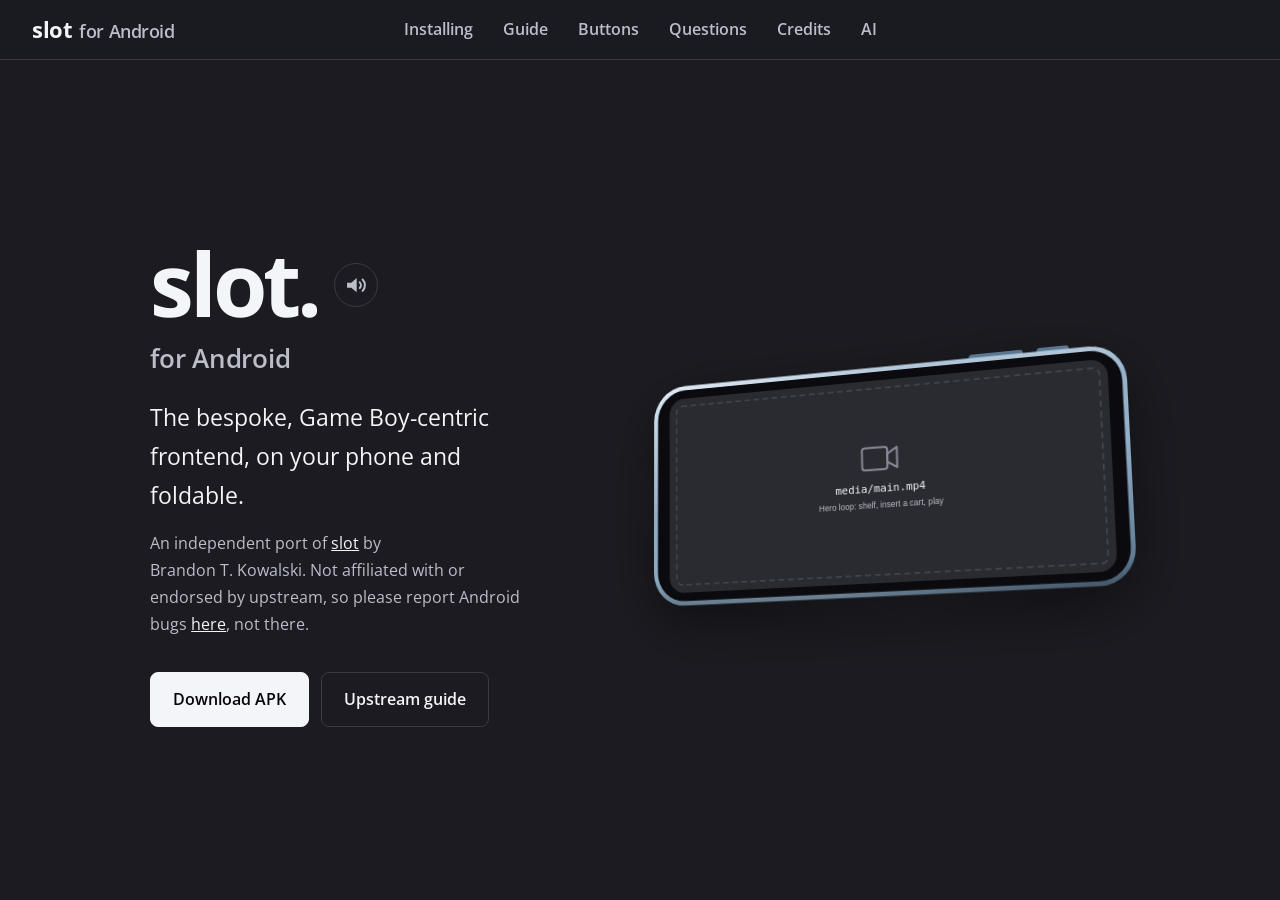
==== commit 607dd22d: "Updated Index.html with .mp4/.webp media" ====
--- a/site/index.html
+++ b/site/index.html
@@ -217,7 +217,7 @@
       </li>
       <li class="step" id="palettes" data-clip="palettes.mp4" data-note="GB game: SELECT + R2 stepping through palettes">
         <h3>Game Boy Palettes</h3>
-        <p>Turn on GB Palettes in the Screen settings.<br><kbd>SELECT</kbd> + <kbd>L2</kbd> / <kbd>R2</kbd> steps through them.</p>
+        <p>Turn on GB Palettes in the Screen settings.<br><kbd>SELECT</kbd> + <kbd>L2</kbd>/<kbd>R2</kbd> steps through them.</p>
       </li>
       <li class="step" id="edit-cart" data-clip="edit-cart.mp4" data-note="Edit Cart: change shell colour, pick a gallery photo, type text">
         <h3>Edit Cart</h3>
@@ -487,8 +487,7 @@
   <div class="wrap">
     <h2>AI Disclosure</h2>
     <h3>This port</h3>
-    <p>Claude (Anthropic), through Claude Code, helped fork slot to Android: the shell, touch controls, Edit Cart, Library, packaging, documentation and this site.
-       I directed it, tested it on my own Samsung Galaxy Z Fold 7 and decided what shipped.</p>
+    <p>Claude (Anthropic), through Claude Code, helped fork slot to Android: I directed it, I checked it, I fixed it where necessary 'cause AI slop is still AI slop, I tested it on my own Samsung Galaxy Z Fold 7 and decided what shipped.</p>
     <h3>Upstream</h3>
     <p>Upstream's Rust frontend was put together with Claude Opus, with everything reviewed by its author. Upstream's documentation was written by hand.</p>
     <p>Forked in Brunei Darussalam, by a cat with pink headphones.</p>
